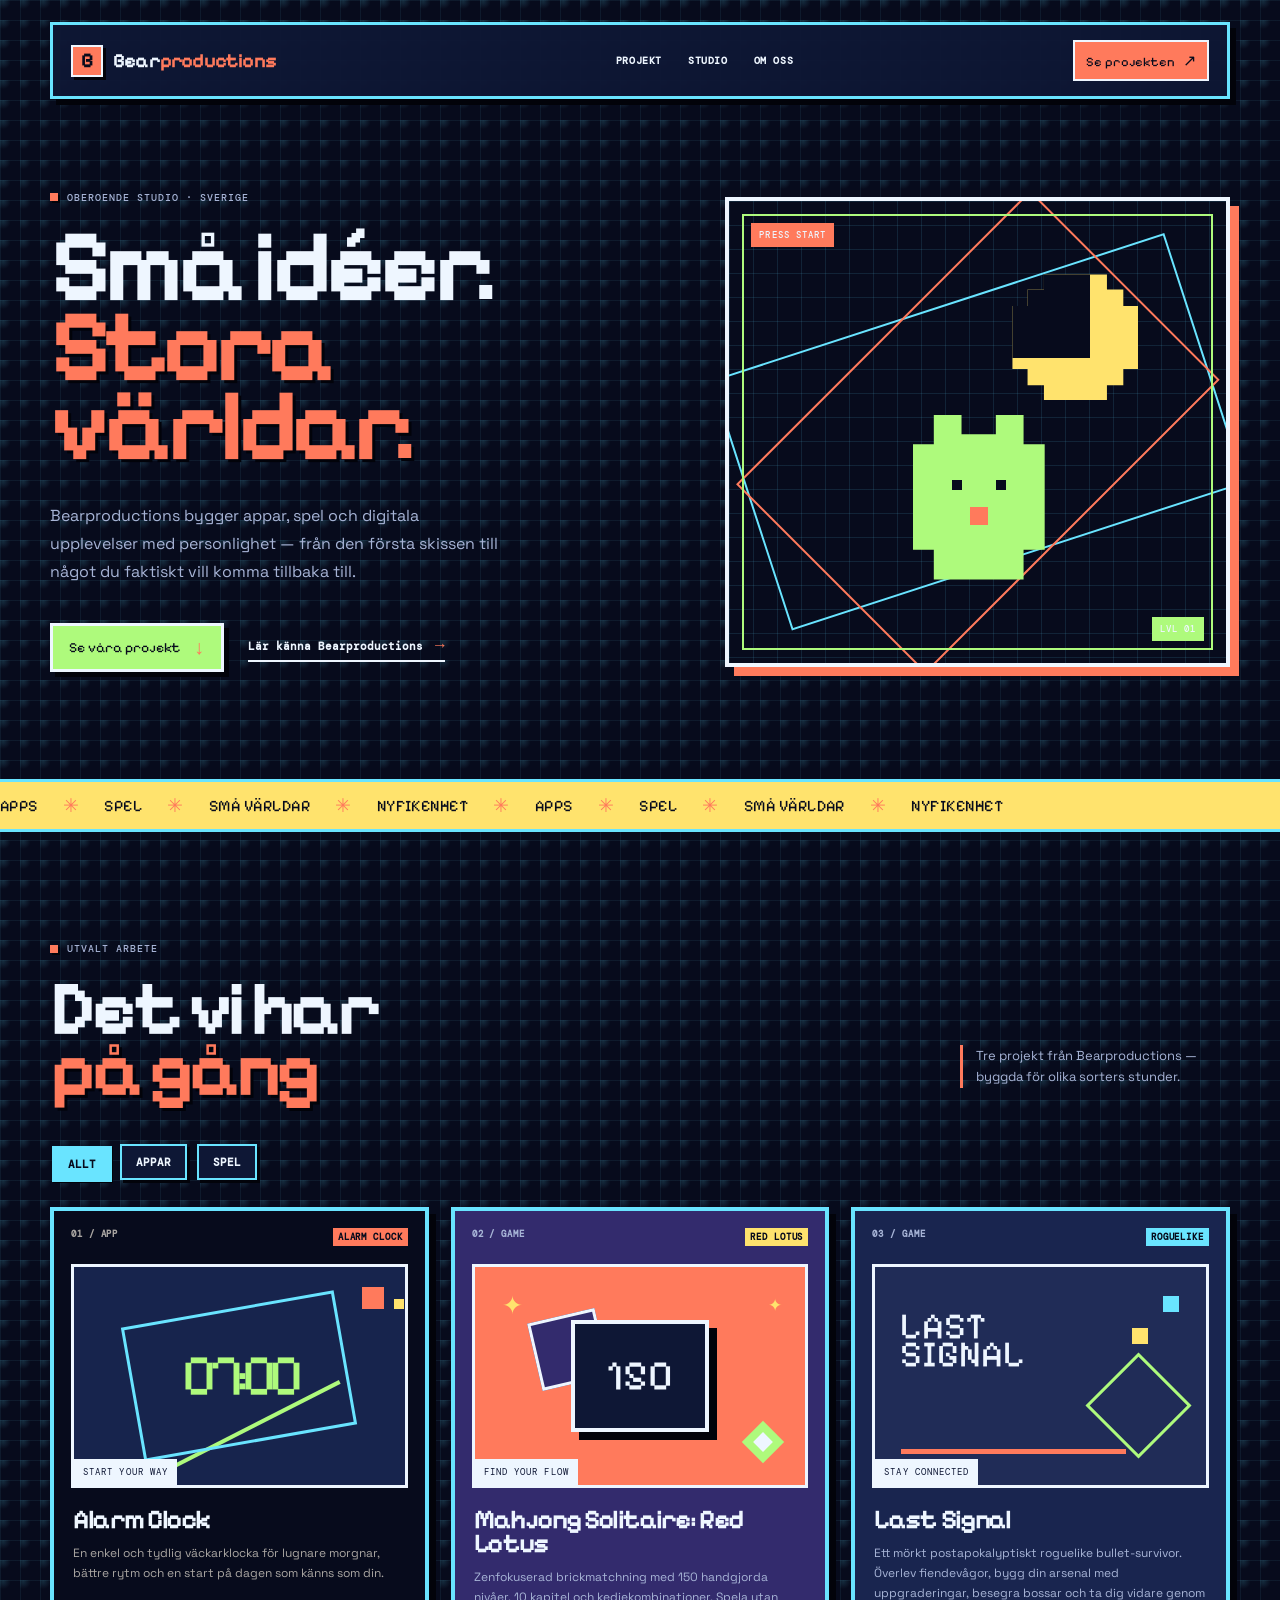
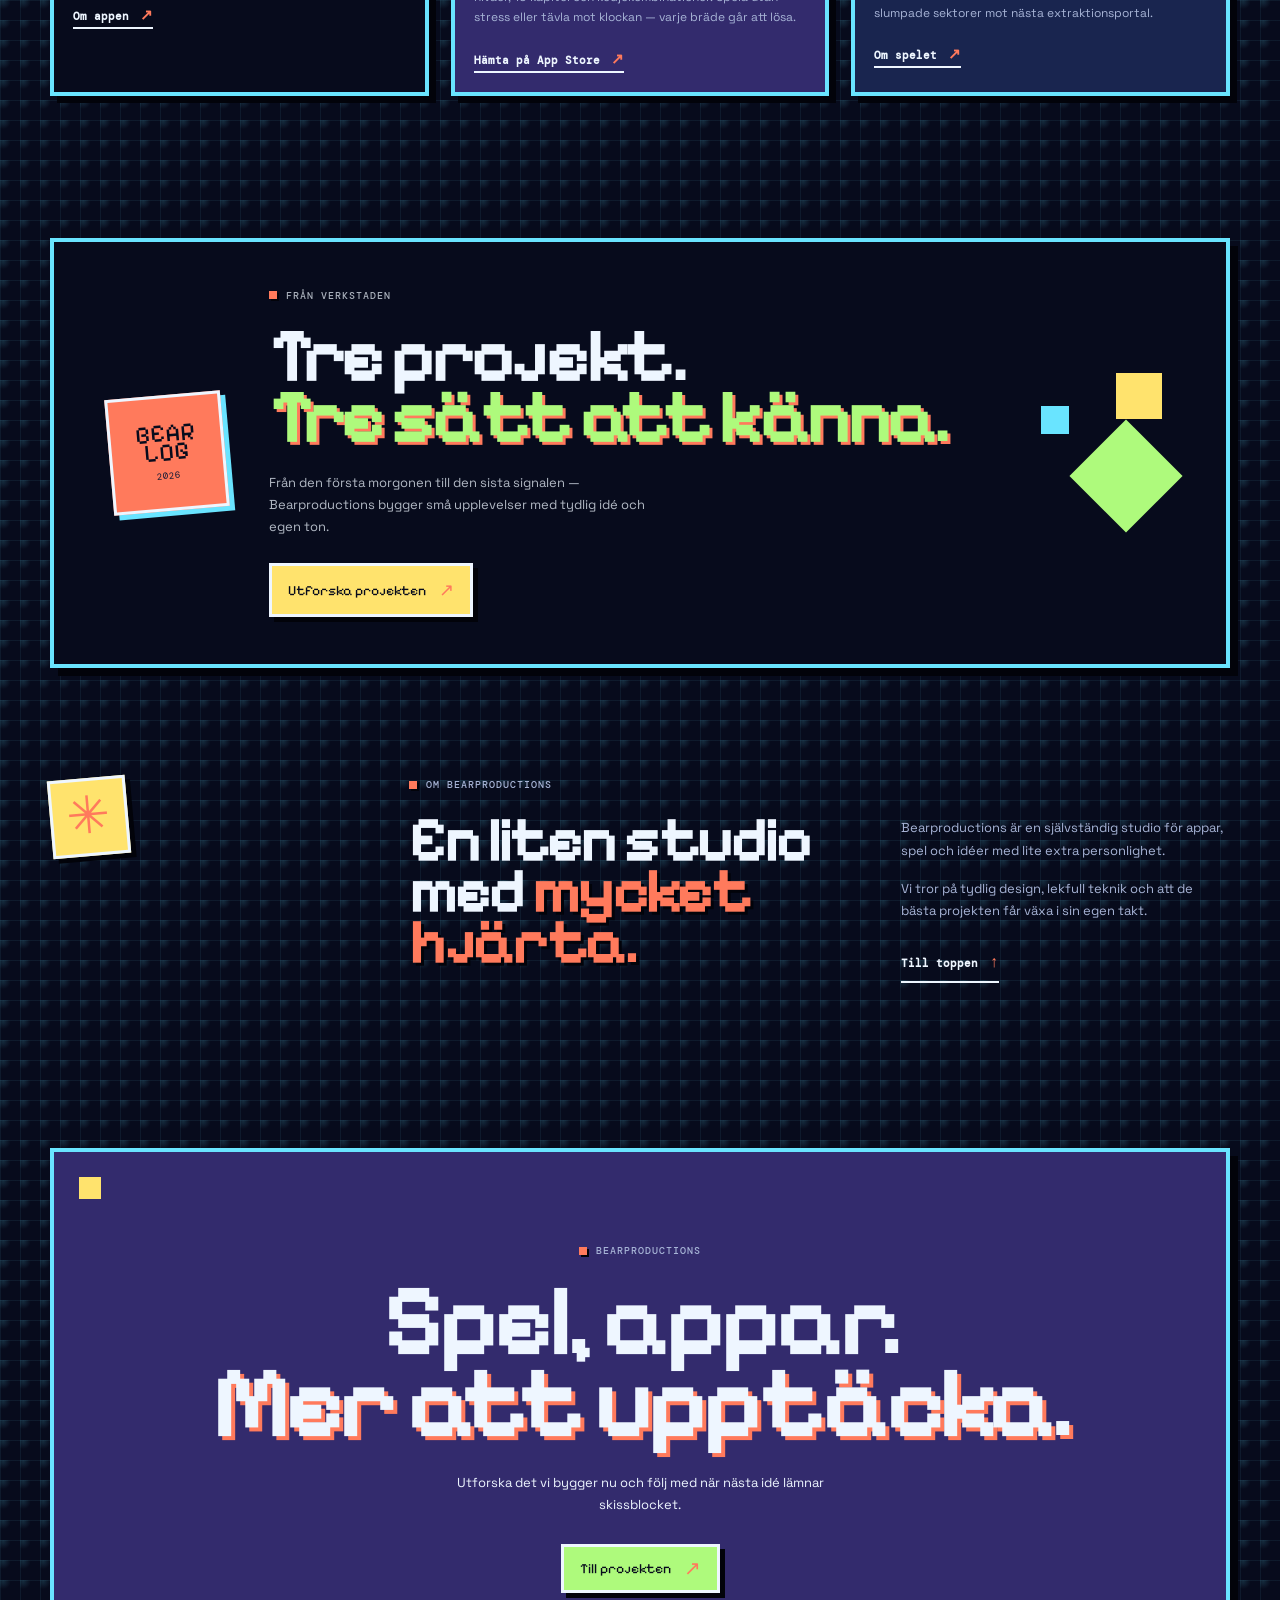
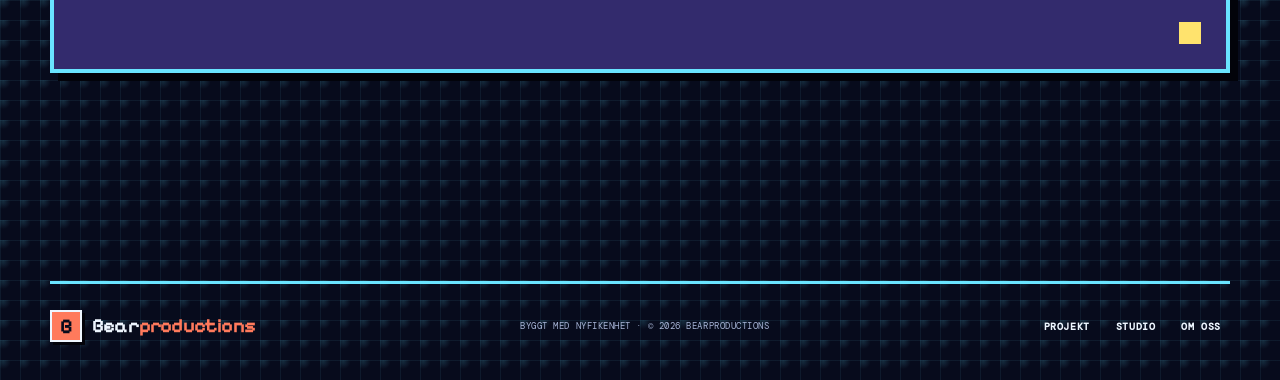
==== site/index.html @ 43dad8d6 "Bust stylesheet cache for dark theme" ====
<!doctype html>
<html lang="sv">
  <head>
    <meta charset="UTF-8" />
    <meta name="viewport" content="width=device-width, initial-scale=1.0" />
    <meta name="theme-color" content="#070b1c" />
    <meta
      name="description"
      content="Bearproductions — appar, spel och små digitala världar byggda med nyfikenhet."
    />
    <title>Bearproductions — Apps, games &amp; curious things</title>
    <link rel="stylesheet" href="styles.css?v=dark-pixel-20260810" />
  </head>
  <body>
    <div class="page-shell">
      <header class="site-header" id="top">
        <a class="brand" href="#top" aria-label="Bearproductions startsida">
          <span class="brand-mark" aria-hidden="true">B</span>
          <span>Bear<span class="brand-accent">productions</span></span>
        </a>
        <nav class="site-nav" aria-label="Huvudnavigation">
          <a href="#work">Projekt</a>
          <a href="#journal">Studio</a>
          <a href="#about">Om oss</a>
        </nav>
        <a class="header-cta" href="#work">Se projekten <span aria-hidden="true">↗</span></a>
      </header>

      <main>
        <section class="hero section-pad">
          <div class="hero-copy">
            <p class="eyebrow"><span class="eyebrow-dot"></span> Oberoende studio · Sverige</p>
            <h1>Små idéer.<br /><em>Stora världar.</em></h1>
            <p class="hero-intro">
              Bearproductions bygger appar, spel och digitala upplevelser med personlighet —
              från den första skissen till något du faktiskt vill komma tillbaka till.
            </p>
            <div class="hero-actions">
              <a class="button button-primary" href="#work">Se våra projekt <span aria-hidden="true">↓</span></a>
              <a class="text-link" href="#about">Lär känna Bearproductions <span aria-hidden="true">→</span></a>
            </div>
          </div>
          <div class="hero-art" aria-label="Abstrakt illustration av en björn och en måne" role="img">
            <div class="orbit orbit-one"></div>
            <div class="orbit orbit-two"></div>
            <div class="hero-moon"></div>
            <div class="hero-bear">
              <span class="bear-ear bear-ear-left"></span>
              <span class="bear-ear bear-ear-right"></span>
              <span class="bear-eye bear-eye-left"></span>
              <span class="bear-eye bear-eye-right"></span>
              <span class="bear-nose"></span>
            </div>
            <span class="art-label art-label-top">press start</span>
            <span class="art-label art-label-bottom">lvl 01</span>
          </div>
        </section>

        <section class="ticker" aria-label="Vad vi bygger">
          <div class="ticker-track">
            <span>APPS</span><i>✳</i><span>SPEL</span><i>✳</i><span>SMÅ VÄRLDAR</span><i>✳</i><span>NYFIKENHET</span><i>✳</i><span>APPS</span><i>✳</i><span>SPEL</span><i>✳</i><span>SMÅ VÄRLDAR</span><i>✳</i><span>NYFIKENHET</span>
          </div>
        </section>

        <section class="work section-pad" id="work">
          <div class="section-heading">
            <div>
              <p class="eyebrow"><span class="eyebrow-dot"></span> Utvalt arbete</p>
              <h2>Det vi har<br /><em>på gång</em></h2>
            </div>
              <p class="section-note">Tre projekt från Bearproductions — byggda för olika sorters stunder.</p>
          </div>

          <div class="filter-row" role="group" aria-label="Filtrera projekt">
            <button class="filter-button is-active" type="button" data-filter="all" aria-pressed="true">Allt</button>
            <button class="filter-button" type="button" data-filter="app" aria-pressed="false">Appar</button>
            <button class="filter-button" type="button" data-filter="game" aria-pressed="false">Spel</button>
          </div>

          <div class="project-grid">
            <article class="project-card project-card-dark" data-category="app">
              <div class="project-topline"><span>01 / APP</span><span class="project-status">Alarm Clock</span></div>
              <div class="project-visual visual-app"><span class="visual-orb"></span><span class="visual-line"></span><span class="visual-caption">start your way</span></div>
              <div class="project-copy"><h3>Alarm Clock</h3><p>En enkel och tydlig väckarklocka för lugnare morgnar, bättre rytm och en start på dagen som känns som din.</p><a class="card-link" href="#journal">Om appen <span aria-hidden="true">↗</span></a></div>
            </article>

            <article class="project-card project-card-lilac" data-category="game">
              <div class="project-topline"><span>02 / GAME</span><span class="project-status">Red Lotus</span></div>
              <div class="project-visual visual-game"><span class="game-star star-one">✦</span><span class="game-star star-two">✦</span><span class="game-planet"></span><span class="visual-caption">find your flow</span></div>
              <div class="project-copy"><h3>Mahjong Solitaire: Red Lotus</h3><p>Zenfokuserad brickmatchning med 150 handgjorda nivåer, 10 kapitel och kedjekombinationer. Spela utan stress eller tävla mot klockan — varje bräde går att lösa.</p><a class="card-link" href="https://apps.apple.com/us/app/mahjong-solitaire-red-lotus/id6788315122" target="_blank" rel="noreferrer">Hämta på App Store <span aria-hidden="true">↗</span></a></div>
            </article>

            <article class="project-card project-card-cream" data-category="game">
              <div class="project-topline"><span>03 / GAME</span><span class="project-status">Roguelike</span></div>
              <div class="project-visual visual-lab"><span class="lab-shape lab-shape-one"></span><span class="lab-shape lab-shape-two"></span><span class="lab-shape lab-shape-three"></span><span class="visual-caption">stay connected</span></div>
              <div class="project-copy"><h3>Last Signal</h3><p>Ett mörkt postapokalyptiskt roguelike bullet-survivor. Överlev fiendevågor, bygg din arsenal med uppgraderingar, besegra bossar och ta dig vidare genom slumpade sektorer mot nästa extraktionsportal.</p><a class="card-link" href="#journal">Om spelet <span aria-hidden="true">↗</span></a></div>
            </article>
          </div>
          <p class="empty-state" aria-live="polite" hidden>Inga projekt i den här kategorin ännu.</p>
        </section>

        <section class="journal section-pad" id="journal">
          <div class="journal-card">
            <div class="journal-stamp">BEAR<br />LOG<br /><span>2026</span></div>
            <div class="journal-content">
              <p class="eyebrow eyebrow-light"><span class="eyebrow-dot"></span> Från verkstaden</p>
              <h2>Tre projekt.<br /><em>Tre sätt att känna.</em></h2>
              <p>Från den första morgonen till den sista signalen — Bearproductions bygger små upplevelser med tydlig idé och egen ton.</p>
              <a class="button button-light" href="#work">Utforska projekten <span aria-hidden="true">↗</span></a>
            </div>
            <div class="journal-decoration" aria-hidden="true"><span></span><span></span><span></span></div>
          </div>
        </section>

        <section class="about section-pad" id="about">
          <div class="about-mark" aria-hidden="true">✳</div>
          <div class="about-copy">
            <p class="eyebrow"><span class="eyebrow-dot"></span> Om Bearproductions</p>
            <h2>En liten studio<br />med <em>mycket hjärta.</em></h2>
          </div>
          <div class="about-text">
            <p>Bearproductions är en självständig studio för appar, spel och idéer med lite extra personlighet.</p>
            <p>Vi tror på tydlig design, lekfull teknik och att de bästa projekten får växa i sin egen takt.</p>
            <a class="text-link" href="#top">Till toppen <span aria-hidden="true">↑</span></a>
          </div>
        </section>

        <section class="closing-cta section-pad">
          <div class="closing-inner">
            <p class="eyebrow"><span class="eyebrow-dot"></span> Bearproductions</p>
            <h2>Spel, appar.<br /><em>Mer att upptäcka.</em></h2>
            <p>Utforska det vi bygger nu och följ med när nästa idé lämnar skissblocket.</p>
            <a class="button button-primary" href="#work">Till projekten <span aria-hidden="true">↗</span></a>
          </div>
        </section>
      </main>

      <footer class="site-footer">
        <a class="brand" href="#top" aria-label="Bearproductions startsida"><span class="brand-mark" aria-hidden="true">B</span><span>Bear<span class="brand-accent">productions</span></span></a>
        <p>Byggt med nyfikenhet · © 2026 Bearproductions</p>
        <div class="footer-links"><a href="#work">Projekt</a><a href="#journal">Studio</a><a href="#about">Om oss</a></div>
      </footer>
    </div>
    <script src="script.js"></script>
  </body>
</html>
---- site/styles.css ----
@import url('https://fonts.googleapis.com/css2?family=DM+Mono:wght@400;500&family=Pixelify+Sans:wght@400;500;600;700&family=Space+Grotesk:wght@400;500;600;700&display=swap');

:root {
  --ink: #eef6ff;
  --night: #070b1c;
  --paper: #0e1735;
  --cream: #19254f;
  --orange: #ff7a5c;
  --yellow: #ffe36d;
  --lime: #aefa7c;
  --cyan: #69e4ff;
  --lilac: #332b6d;
  --pink: #ff98c7;
  --muted: #a7b4d6;
  --line: rgba(238, 246, 255, .25);
  --shadow: #02030a;
  --mono: 'DM Mono', ui-monospace, SFMono-Regular, Menlo, monospace;
  --sans: 'Space Grotesk', system-ui, sans-serif;
  --pixel: 'Pixelify Sans', ui-monospace, monospace;
}

* { box-sizing: border-box; }
html { scroll-behavior: smooth; }
body {
  margin: 0;
  background-color: var(--night);
  background-image: radial-gradient(circle at 16% 8%, rgba(105, 228, 255, .14), transparent 30%), linear-gradient(rgba(105, 228, 255, .07) 1px, transparent 1px), linear-gradient(90deg, rgba(105, 228, 255, .07) 1px, transparent 1px);
  background-size: 20px 20px;
  color: var(--ink);
  font-family: var(--sans);
}
a { color: inherit; text-decoration: none; }
button { font: inherit; }
.page-shell { overflow: hidden; }
.site-header, .site-footer { width: min(1180px, calc(100% - 48px)); margin: 0 auto; }

.site-header {
  align-items: center;
  background: rgba(14, 23, 53, .94);
  border: 3px solid var(--cyan);
  box-shadow: 6px 6px 0 var(--shadow);
  display: flex;
  justify-content: space-between;
  margin-top: 22px;
  padding: 15px 18px;
  position: relative;
  z-index: 2;
}

.brand { align-items: center; display: inline-flex; font-family: var(--pixel); font-size: 20px; font-weight: 700; gap: 10px; letter-spacing: -.04em; }
.brand-mark {
  align-items: center;
  background: var(--orange);
  border: 2px solid var(--ink);
  box-shadow: 3px 3px 0 var(--shadow);
  color: var(--night);
  display: inline-flex;
  font-family: var(--pixel);
  font-size: 21px;
  height: 32px;
  justify-content: center;
  line-height: 1;
  width: 32px;
}
.brand-accent { color: var(--orange); }
.site-nav { display: flex; gap: 8px; margin-left: 60px; }
.site-nav a, .footer-links a { color: var(--ink); font-family: var(--mono); font-size: 10px; font-weight: 700; letter-spacing: .06em; padding: 7px 9px; text-transform: uppercase; transition: background .15s ease, color .15s ease, transform .15s ease; }
.site-nav a:hover, .footer-links a:hover { background: var(--lime); box-shadow: 2px 2px 0 var(--shadow); color: var(--night); transform: translate(-1px, -1px); }
.header-cta { background: var(--orange); border: 2px solid var(--ink); color: var(--night); font-family: var(--pixel); font-size: 13px; padding: 9px 11px; transition: background .15s ease, color .15s ease, transform .15s ease; }
.header-cta:hover { background: var(--cyan); color: var(--night); transform: translate(-2px, -2px); }
.header-cta span { color: var(--night); font-size: 16px; margin-left: 5px; }

.section-pad { margin: 0 auto; max-width: 1180px; padding: 110px 0; width: min(100% - 48px, 1180px); }
.hero { align-items: center; display: grid; gap: 60px; grid-template-columns: minmax(0, 1fr) minmax(370px, .82fr); min-height: 680px; padding-bottom: 80px; padding-top: 65px; }
.eyebrow { align-items: center; color: var(--muted); display: flex; font-family: var(--mono); font-size: 10px; font-weight: 500; gap: 9px; letter-spacing: .1em; margin: 0 0 23px; text-transform: uppercase; }
.eyebrow-dot { background: var(--orange); box-shadow: 2px 2px 0 var(--shadow); display: inline-block; height: 8px; width: 8px; }
h1, h2, h3, p { margin-top: 0; }
h1, h2, h3 { font-family: var(--pixel); }
h1 { font-size: clamp(62px, 8vw, 106px); letter-spacing: -.075em; line-height: .78; margin-bottom: 36px; max-width: 730px; }
h1 em, h2 em { color: var(--orange); font-family: inherit; font-style: normal; text-shadow: 3px 3px 0 var(--shadow); }
.hero-intro { color: var(--muted); font-size: 16px; line-height: 1.75; max-width: 455px; }
.hero-actions { align-items: center; display: flex; flex-wrap: wrap; gap: 24px; margin-top: 37px; }
.button { align-items: center; border: 3px solid var(--ink); box-shadow: 5px 5px 0 var(--shadow); display: inline-flex; font-family: var(--pixel); font-size: 14px; gap: 13px; justify-content: center; padding: 13px 16px; transition: box-shadow .15s ease, transform .15s ease; }
.button:hover { box-shadow: 2px 2px 0 var(--shadow); transform: translate(3px, 3px); }
.button-primary { background: var(--lime); color: var(--night); }
.button-primary span { color: var(--orange); font-size: 20px; line-height: 0; }
.text-link { border-bottom: 2px solid var(--ink); color: var(--ink); font-family: var(--mono); font-size: 11px; font-weight: 700; padding-bottom: 5px; transition: color .15s ease, border .15s ease; }
.text-link:hover { border-color: var(--orange); color: var(--orange); }
.text-link span { color: var(--orange); font-size: 16px; margin-left: 5px; }

.hero-art { background: var(--night); border: 4px solid var(--ink); box-shadow: 9px 9px 0 var(--orange); height: 470px; overflow: hidden; position: relative; }
.hero-art::before { background-image: linear-gradient(rgba(97, 220, 255, .16) 1px, transparent 1px), linear-gradient(90deg, rgba(97, 220, 255, .16) 1px, transparent 1px); background-size: 24px 24px; content: ''; inset: 0; opacity: .75; position: absolute; }
.hero-art::after { border: 2px solid var(--lime); content: ''; inset: 13px; pointer-events: none; position: absolute; }
.orbit { border: 2px solid var(--cyan); left: 50%; position: absolute; top: 50%; transform: translate(-50%, -50%) rotate(-18deg); }
.orbit-one { height: 57%; width: 96%; }
.orbit-two { border-color: var(--orange); height: 90%; transform: translate(-50%, -50%) rotate(45deg); width: 54%; }
.hero-moon { background: var(--yellow); clip-path: polygon(25% 0, 75% 0, 75% 12%, 88% 12%, 88% 25%, 100% 25%, 100% 75%, 88% 75%, 88% 88%, 75% 88%, 75% 100%, 25% 100%, 25% 88%, 12% 88%, 12% 75%, 0 75%, 0 25%, 12% 25%, 12% 12%, 25% 12%); height: 126px; left: 57%; position: absolute; top: 16%; width: 126px; }
.hero-moon::after { background: var(--night); content: ''; height: 96px; left: -18px; position: absolute; top: -12px; width: 96px; }
.hero-bear { --bear-scale: 1; background: var(--lime); bottom: 83px; clip-path: polygon(0 18%, 16% 18%, 16% 0, 37% 0, 37% 12%, 63% 12%, 63% 0, 84% 0, 84% 18%, 100% 18%, 100% 82%, 84% 82%, 84% 100%, 16% 100%, 16% 82%, 0 82%); height: 165px; left: calc(50% - 65px); position: absolute; transform: scale(var(--bear-scale)); width: 132px; z-index: 2; }
.bear-ear { background: var(--cyan); display: none; }
.bear-eye { background: var(--night); height: 10px; position: absolute; top: 65px; width: 10px; }
.bear-eye-left { left: 39px; }.bear-eye-right { right: 39px; }
.bear-nose { background: var(--orange); height: 18px; left: calc(50% - 9px); position: absolute; top: 92px; width: 18px; }
.art-label { color: var(--paper); font-family: var(--mono); font-size: 9px; font-weight: 500; letter-spacing: .12em; position: absolute; text-transform: uppercase; z-index: 3; }
.art-label-top { background: var(--orange); color: var(--ink); left: 22px; padding: 6px 8px; top: 22px; }.art-label-bottom { background: var(--lime); bottom: 22px; color: var(--ink); padding: 6px 8px; right: 22px; }

.ticker { background: var(--yellow); border-bottom: 3px solid var(--cyan); border-top: 3px solid var(--cyan); color: var(--night); overflow: hidden; }
.ticker-track { align-items: center; display: flex; font-family: var(--pixel); font-size: 16px; gap: 25px; letter-spacing: .03em; min-width: max-content; padding: 14px 0; white-space: nowrap; }
.ticker-track i { color: var(--orange); font-family: var(--pixel); font-size: 19px; font-style: normal; line-height: 0; }

.section-heading { align-items: flex-end; display: flex; justify-content: space-between; margin-bottom: 43px; }
h2 { font-size: clamp(48px, 6vw, 80px); letter-spacing: -.07em; line-height: .8; margin-bottom: 0; }
.section-note { border-left: 3px solid var(--orange); color: var(--muted); font-size: 13px; line-height: 1.65; max-width: 270px; padding-left: 13px; }
.filter-row { display: flex; gap: 10px; margin-bottom: 27px; }
.filter-button { background: var(--paper); border: 2px solid var(--cyan); box-shadow: 3px 3px 0 var(--shadow); color: var(--ink); cursor: pointer; font-family: var(--mono); font-size: 11px; font-weight: 700; padding: 9px 14px; text-transform: uppercase; transition: background .15s ease, box-shadow .15s ease, transform .15s ease; }
.filter-button:hover, .filter-button.is-active { background: var(--cyan); box-shadow: 1px 1px 0 var(--shadow); color: var(--night); transform: translate(2px, 2px); }
.project-grid { display: grid; gap: 22px; grid-template-columns: repeat(3, 1fr); }
.project-card { border: 4px solid var(--cyan); box-shadow: 7px 7px 0 var(--shadow); min-width: 0; overflow: hidden; transition: box-shadow .18s ease, transform .18s ease; }
.project-card:hover { box-shadow: 11px 11px 0 var(--shadow); transform: translate(-4px, -4px); }
.project-card-dark { background: var(--night); color: var(--ink); }.project-card-lilac { background: var(--lilac); }.project-card-cream { background: var(--cream); }
.project-topline { color: var(--muted); display: flex; font-family: var(--mono); font-size: 9px; font-weight: 700; justify-content: space-between; letter-spacing: .1em; padding: 17px 17px 0; text-transform: uppercase; }.project-card-dark .project-topline { color: rgba(255, 247, 232, .66); }
.project-status { background: var(--orange); color: var(--night); padding: 3px 5px; }.project-card-lilac .project-status { background: var(--yellow); }.project-card-cream .project-status { background: var(--cyan); color: var(--night); opacity: 1; }
.project-visual { align-items: center; border: 3px solid var(--ink); display: flex; height: 224px; justify-content: center; margin: 18px 17px 0; overflow: hidden; position: relative; }
.visual-caption { background: var(--ink); bottom: 0; color: var(--paper); font-family: var(--mono); font-size: 9px; left: 0; letter-spacing: .12em; padding: 7px 9px; position: absolute; text-transform: uppercase; z-index: 3; }
.visual-app { background: #17244d; }.visual-app::before { color: var(--lime); content: '07:00'; font-family: var(--pixel); font-size: 58px; letter-spacing: -.12em; position: relative; z-index: 2; }.visual-app::after { border: 3px solid var(--cyan); content: ''; height: 130px; position: absolute; transform: rotate(-10deg); width: 210px; }
.visual-orb { background: var(--orange); height: 22px; position: absolute; right: 21px; top: 20px; width: 22px; }.visual-orb::after { background: var(--yellow); content: ''; height: 10px; left: 32px; position: absolute; top: 12px; width: 10px; }.visual-line { background: var(--lime); bottom: 50px; height: 4px; left: 16%; position: absolute; transform: rotate(-27deg); width: 68%; }
.visual-game { background: var(--orange); }.visual-game::before { align-items: center; background: var(--paper); border: 4px solid var(--ink); box-shadow: 8px 8px 0 var(--shadow); color: var(--ink); content: '150'; display: flex; font-family: var(--pixel); font-size: 42px; height: 104px; justify-content: center; position: relative; width: 130px; z-index: 2; }.visual-game::after { background: var(--lilac); border: 3px solid var(--ink); content: ''; height: 63px; left: 18%; position: absolute; top: 22%; transform: rotate(-13deg); width: 63px; }.game-planet { background: var(--lime); bottom: 28px; height: 30px; position: absolute; right: 27px; transform: rotate(45deg); width: 30px; }.game-planet::before { background: var(--ink); content: ''; inset: 8px; position: absolute; }.game-star { color: var(--yellow); font-family: var(--pixel); position: absolute; z-index: 2; }.star-one { font-size: 25px; left: 27px; top: 24px; }.star-two { font-size: 17px; right: 23px; top: 28px; }
.visual-lab { background: #202c57; }.visual-lab::before { color: var(--ink); content: 'LAST\A SIGNAL'; font-family: var(--pixel); font-size: 37px; left: 25px; line-height: .75; position: absolute; top: 46px; white-space: pre; z-index: 2; }.visual-lab::after { background: var(--orange); bottom: 31px; content: ''; height: 5px; left: 26px; position: absolute; width: 68%; }.lab-shape { position: absolute; }.lab-shape-one { background: var(--cyan); height: 16px; right: 27px; top: 29px; width: 16px; }.lab-shape-two { border: 3px solid var(--lime); bottom: 42px; height: 75px; right: 30px; transform: rotate(45deg); width: 75px; }.lab-shape-three { background: var(--yellow); height: 16px; right: 58px; top: 61px; width: 16px; }
.project-copy { padding: 20px 19px 23px; }.project-copy h3 { font-size: 27px; letter-spacing: -.05em; line-height: .9; margin-bottom: 12px; }.project-copy p { color: var(--muted); font-size: 12px; line-height: 1.65; margin-bottom: 20px; }.project-card-dark .project-copy p { color: rgba(255, 247, 232, .66); }.card-link { border-bottom: 2px solid currentColor; font-family: var(--mono); font-size: 11px; font-weight: 700; padding-bottom: 4px; }.card-link:hover { color: var(--orange); }.card-link span { color: var(--orange); font-size: 15px; margin-left: 4px; }.empty-state { color: var(--muted); font-size: 13px; margin: 28px 0 0; }

.journal { padding-bottom: 0; padding-top: 32px; }.journal-card { align-items: center; background: var(--night); border: 4px solid var(--cyan); box-shadow: 8px 8px 0 var(--shadow); color: var(--ink); display: grid; gap: 30px; grid-template-columns: 130px 1fr 160px; min-height: 370px; overflow: hidden; padding: 47px 55px; position: relative; }.journal-content { position: relative; z-index: 1; }.eyebrow-light { color: rgba(238, 246, 255, .7); }.journal-content h2 { margin-bottom: 24px; }.journal-content h2 em { color: var(--lime); text-shadow: 3px 3px 0 var(--orange); }.journal-content > p:not(.eyebrow) { color: rgba(238, 246, 255, .74); font-size: 13px; line-height: 1.7; max-width: 390px; }.button-light { background: var(--yellow); color: var(--night); margin-top: 12px; }.button-light span { color: var(--orange); font-size: 18px; }.journal-stamp { background: var(--orange); border: 3px solid var(--ink); box-shadow: 5px 5px 0 var(--cyan); color: var(--night); font-family: var(--pixel); font-size: 25px; height: 116px; line-height: .75; padding: 26px 0; position: relative; text-align: center; transform: rotate(-5deg); width: 116px; }.journal-stamp span { color: var(--paper); font-family: var(--mono); font-size: 9px; letter-spacing: .1em; }.journal-decoration { height: 250px; position: relative; width: 170px; }.journal-decoration span { background: var(--cyan); height: 28px; left: 30px; position: absolute; top: 78px; width: 28px; }.journal-decoration span:nth-child(2) { background: var(--lime); height: 80px; left: 75px; top: 108px; transform: rotate(45deg); width: 80px; }.journal-decoration span:nth-child(3) { background: var(--yellow); height: 46px; left: 105px; top: 45px; width: 46px; }

.about { align-items: flex-start; display: grid; gap: 30px; grid-template-columns: 1fr 1.4fr 1fr; }.about-mark { background: var(--yellow); border: 3px solid var(--ink); box-shadow: 5px 5px 0 var(--shadow); color: var(--orange); font-family: var(--pixel); font-size: 52px; height: 78px; line-height: 72px; text-align: center; transform: rotate(-5deg); width: 78px; }.about-copy h2 { font-size: clamp(45px, 5vw, 68px); }.about-text { color: var(--muted); font-size: 13px; line-height: 1.75; padding-top: 39px; }.about-text p { margin-bottom: 15px; }.about-text .text-link { color: var(--ink); display: inline-block; margin-top: 10px; }
.closing-cta { padding-top: 55px; text-align: center; }.closing-inner { background: var(--lilac); border: 4px solid var(--cyan); box-shadow: 8px 8px 0 var(--shadow); padding: 92px 20px 76px; position: relative; }.closing-inner::before, .closing-inner::after { background: var(--yellow); content: ''; height: 22px; position: absolute; width: 22px; }.closing-inner::before { left: 25px; top: 25px; }.closing-inner::after { bottom: 25px; right: 25px; }.closing-inner .eyebrow { justify-content: center; }.closing-inner h2 { font-size: clamp(59px, 8vw, 102px); }.closing-inner h2 em { color: var(--ink); text-shadow: 4px 4px 0 var(--orange); }.closing-inner > p:not(.eyebrow) { color: var(--ink); font-size: 13px; line-height: 1.7; margin: 29px auto 28px; max-width: 370px; }
.site-footer { align-items: center; border-top: 3px solid var(--cyan); display: flex; justify-content: space-between; margin-top: 98px; padding: 26px 0 38px; }.site-footer p { color: var(--muted); font-family: var(--mono); font-size: 9px; letter-spacing: .06em; margin-bottom: 0; text-transform: uppercase; }.footer-links { display: flex; gap: 8px; }

@media (max-width: 820px) {
  .site-header, .site-footer { width: min(100% - 32px, 620px); }.site-header { flex-wrap: wrap; gap: 15px; padding: 13px; }.site-nav { margin-left: 0; order: 3; width: 100%; }.header-cta { margin-left: auto; }.section-pad { padding: 82px 0; width: min(100% - 32px, 620px); }.hero { gap: 50px; grid-template-columns: 1fr; min-height: auto; padding-top: 54px; }.hero-art { height: min(470px, 88vw); margin: 0 auto; max-width: 480px; width: 100%; }.section-heading { align-items: flex-start; flex-direction: column; gap: 28px; }.section-note { max-width: 340px; }.project-grid { grid-template-columns: 1fr; }.project-visual { height: 260px; }.journal-card { gap: 24px; grid-template-columns: 90px 1fr; padding: 35px 28px; }.journal-decoration { display: none; }.journal-stamp { height: 90px; padding: 20px 0; width: 90px; font-size: 20px; }.about { gap: 20px; grid-template-columns: 76px 1fr; }.about-text { grid-column: 2; padding-top: 8px; }.about-mark { height: 62px; line-height: 56px; width: 62px; font-size: 42px; }.site-footer { align-items: flex-start; flex-direction: column; gap: 18px; margin-top: 74px; }.footer-links { order: -1; }
}

@media (max-width: 520px) {
  .brand { font-size: 18px; }.site-nav { gap: 2px; }.site-nav a, .header-cta { font-size: 10px; }.header-cta { padding: 8px; }.hero-actions { align-items: flex-start; flex-direction: column; gap: 21px; }.hero-art { height: 350px; }.hero-bear { --bear-scale: .78; bottom: 59px; }.hero-moon { height: 100px; width: 100px; }.ticker-track { font-size: 14px; gap: 18px; }.filter-row { flex-wrap: wrap; }.project-copy h3 { font-size: 25px; }.journal-card { grid-template-columns: 1fr; }.journal-stamp { margin-left: 4px; }.about { grid-template-columns: 65px 1fr; }.about-text { grid-column: 2; }.closing-inner { padding: 76px 15px 58px; }.closing-inner::before { left: 16px; top: 16px; }.closing-inner::after { bottom: 16px; right: 16px; }
}

@media (prefers-reduced-motion: no-preference) {
  .hero-moon { animation: moon-pulse 3s steps(2, end) infinite; }
  .hero-bear { animation: bear-bob 2.4s steps(2, end) infinite; }
  .game-planet { animation: blink 1.1s steps(2, end) infinite; }
}

@keyframes moon-pulse { 50% { transform: scale(1.07); } }
@keyframes bear-bob { 0%, 100% { transform: translateY(0) scale(var(--bear-scale)); } 50% { transform: translateY(-8px) scale(var(--bear-scale)); } }
@keyframes blink { 50% { opacity: .35; } }
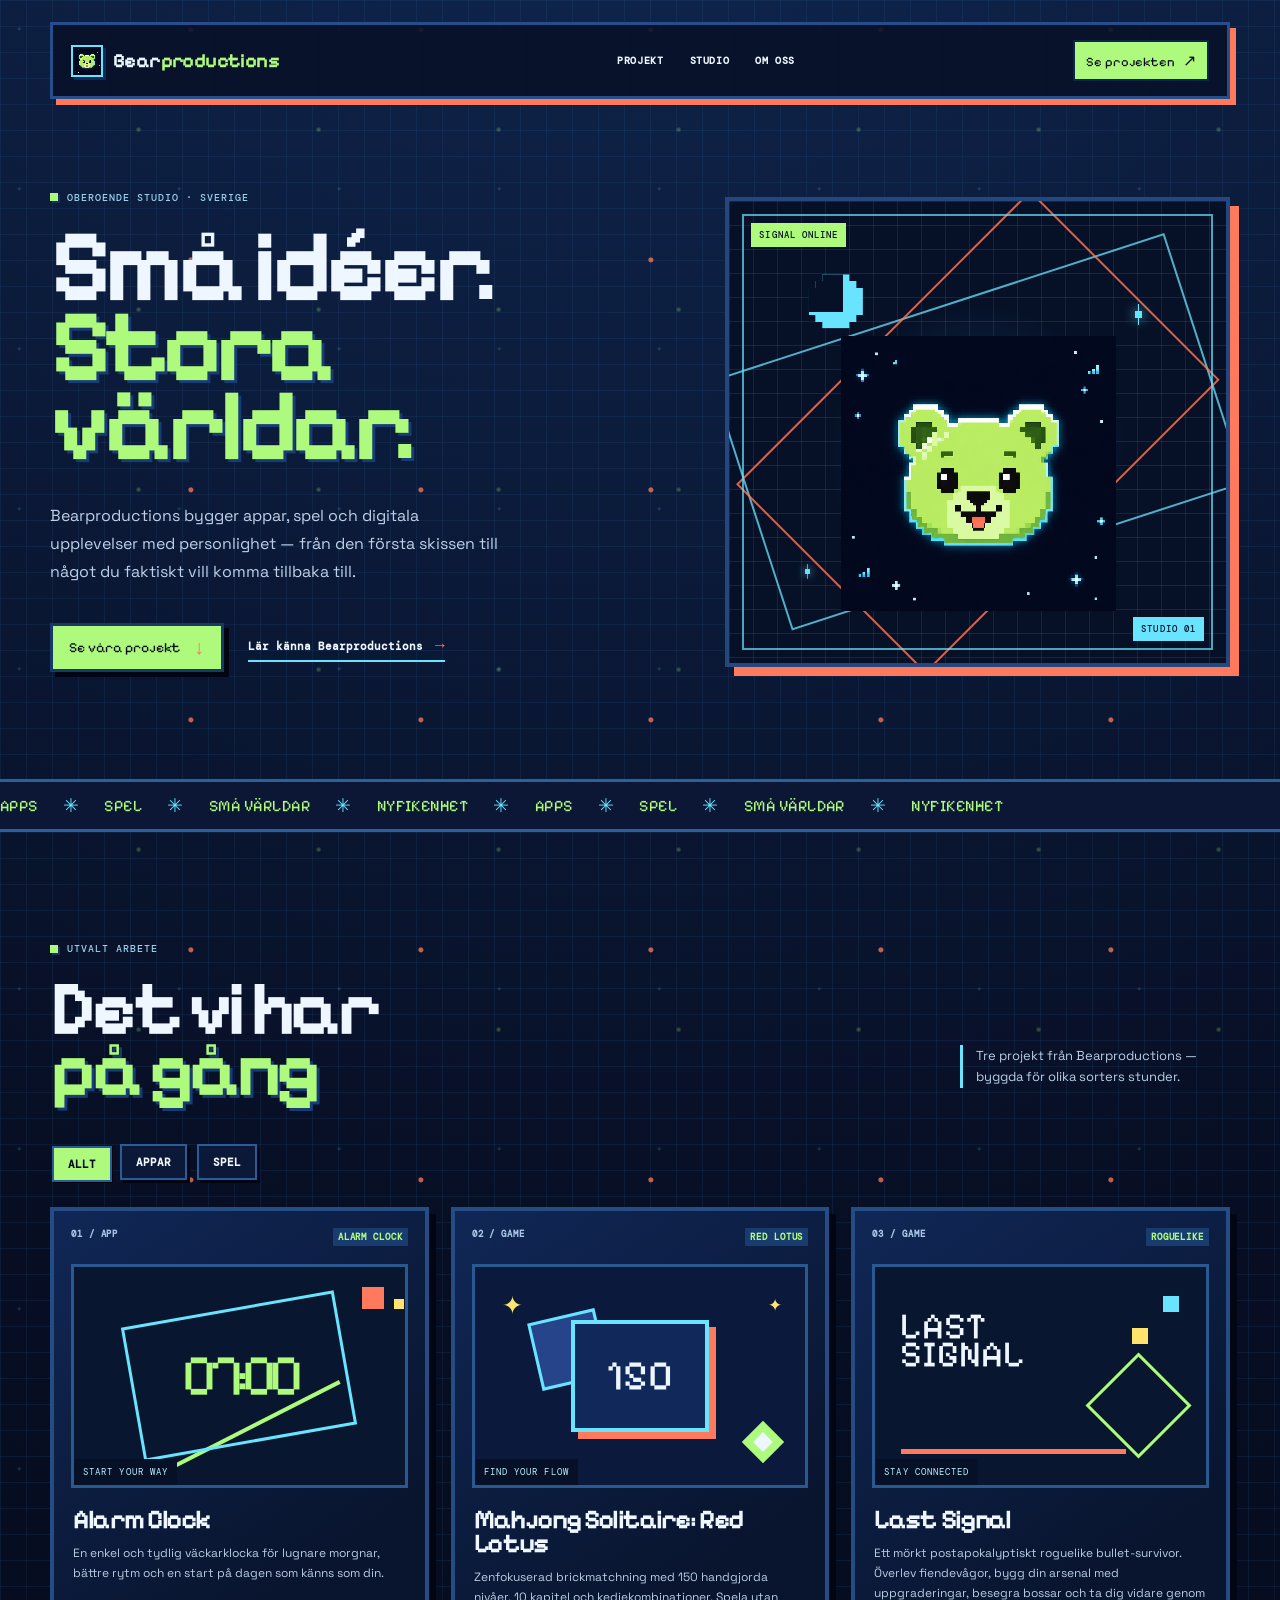
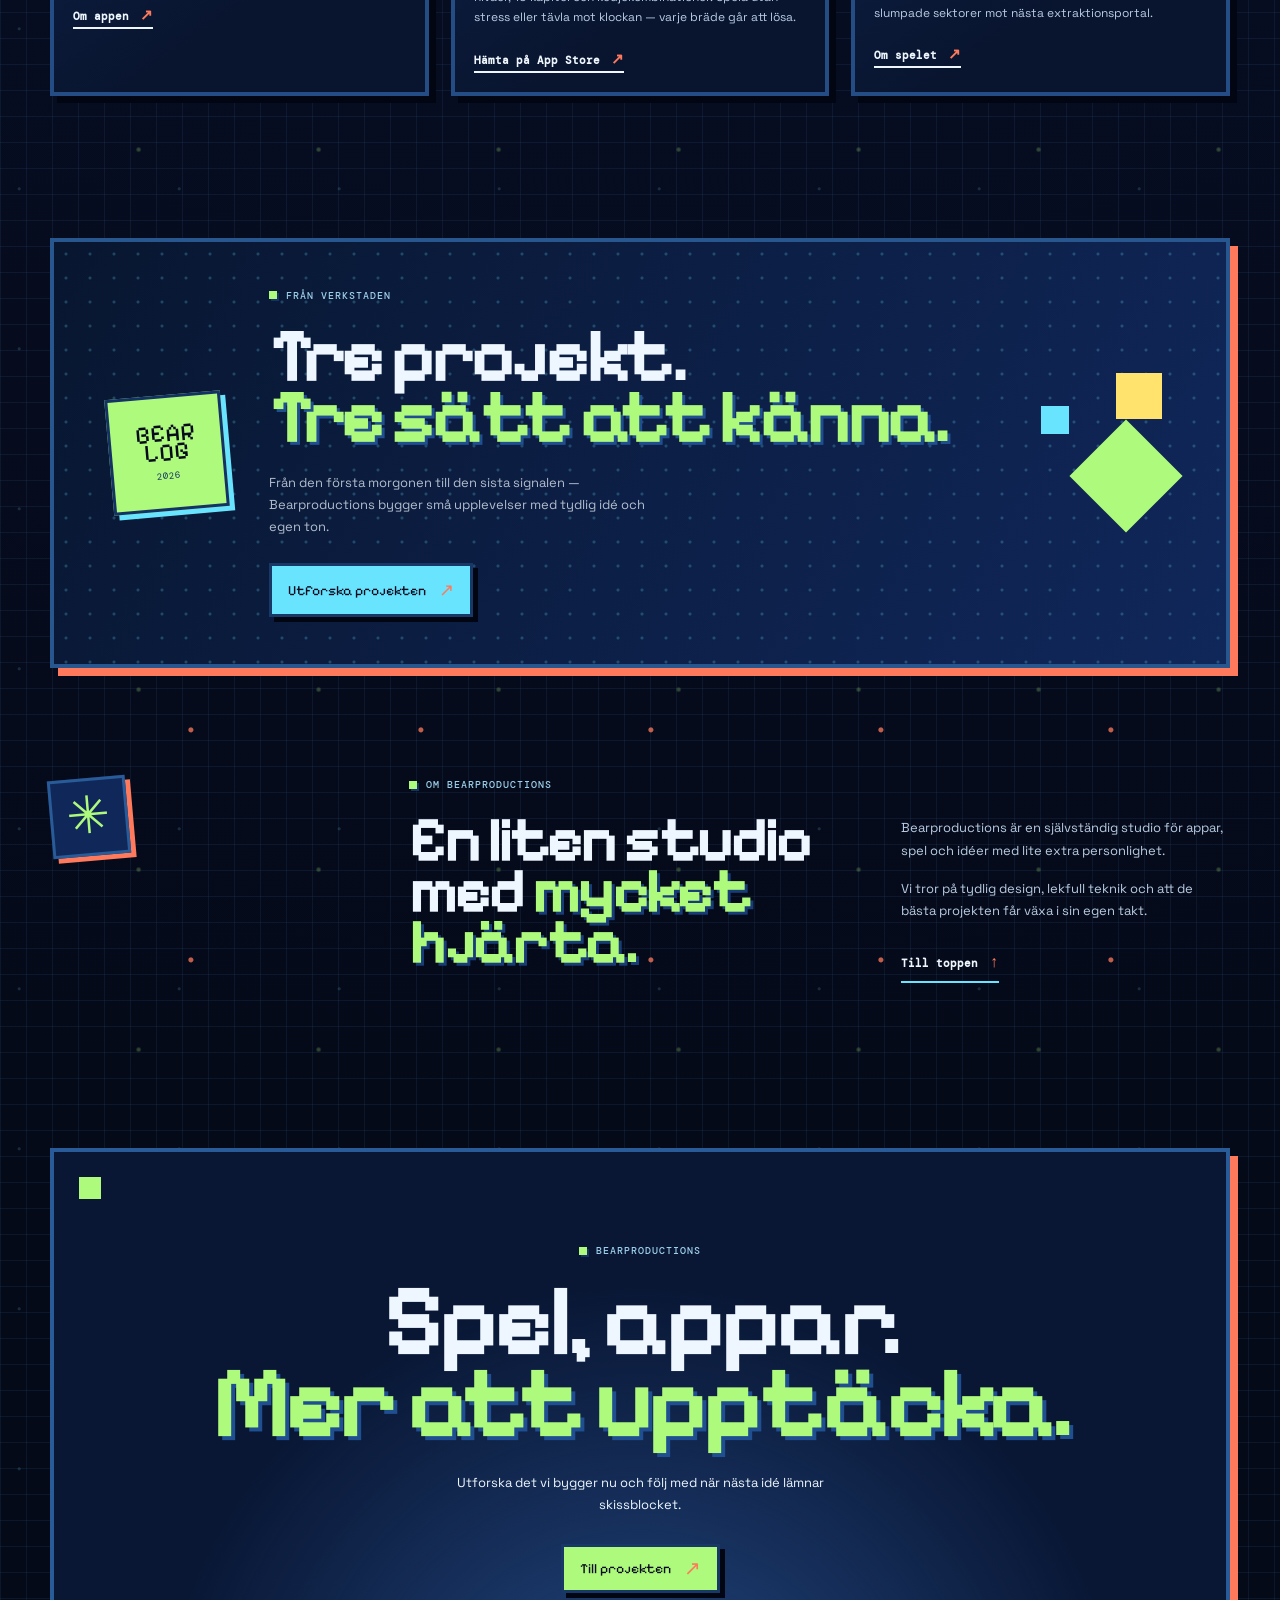
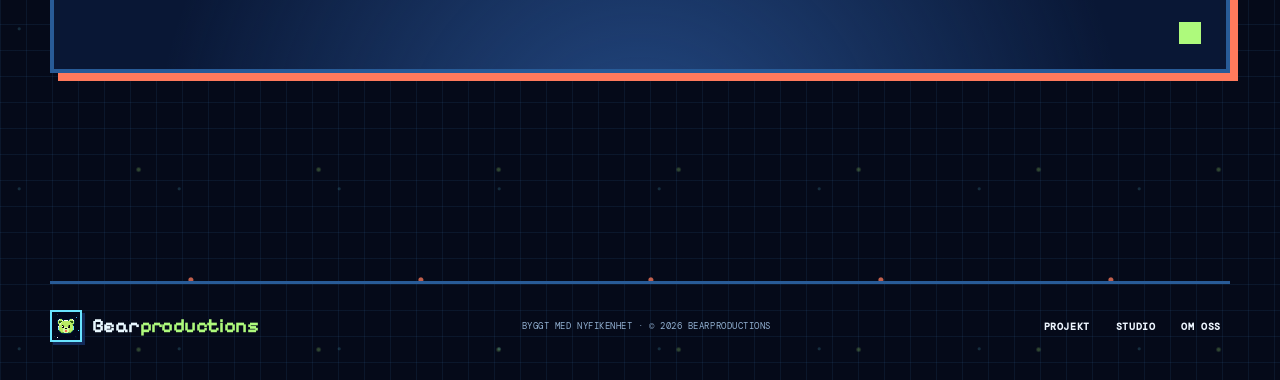
==== commit 6297b0bc: "Align site with Bearproductions signal identity" ====
--- a/site/index.html
+++ b/site/index.html
@@ -9,13 +9,13 @@
       content="Bearproductions — appar, spel och små digitala världar byggda med nyfikenhet."
     />
     <title>Bearproductions — Apps, games &amp; curious things</title>
-    <link rel="stylesheet" href="styles.css?v=dark-pixel-20260810" />
+    <link rel="stylesheet" href="styles.css?v=signal-studio-20260810" />
   </head>
   <body>
     <div class="page-shell">
       <header class="site-header" id="top">
         <a class="brand" href="#top" aria-label="Bearproductions startsida">
-          <span class="brand-mark" aria-hidden="true">B</span>
+          <span class="brand-mark" aria-hidden="true"><img src="assets/bear-avatar.png" alt="" /></span>
           <span>Bear<span class="brand-accent">productions</span></span>
         </a>
         <nav class="site-nav" aria-label="Huvudnavigation">
@@ -44,15 +44,11 @@
             <div class="orbit orbit-one"></div>
             <div class="orbit orbit-two"></div>
             <div class="hero-moon"></div>
-            <div class="hero-bear">
-              <span class="bear-ear bear-ear-left"></span>
-              <span class="bear-ear bear-ear-right"></span>
-              <span class="bear-eye bear-eye-left"></span>
-              <span class="bear-eye bear-eye-right"></span>
-              <span class="bear-nose"></span>
-            </div>
-            <span class="art-label art-label-top">press start</span>
-            <span class="art-label art-label-bottom">lvl 01</span>
+            <div class="hero-bear"><img src="assets/bear-avatar.png" alt="Pixelbjörnen, Bearproductions symbol" /></div>
+            <span class="art-star art-star-one" aria-hidden="true"></span>
+            <span class="art-star art-star-two" aria-hidden="true"></span>
+            <span class="art-label art-label-top">signal online</span>
+            <span class="art-label art-label-bottom">studio 01</span>
           </div>
         </section>
 
@@ -136,7 +132,7 @@
       </main>
 
       <footer class="site-footer">
-        <a class="brand" href="#top" aria-label="Bearproductions startsida"><span class="brand-mark" aria-hidden="true">B</span><span>Bear<span class="brand-accent">productions</span></span></a>
+        <a class="brand" href="#top" aria-label="Bearproductions startsida"><span class="brand-mark" aria-hidden="true"><img src="assets/bear-avatar.png" alt="" /></span><span>Bear<span class="brand-accent">productions</span></span></a>
         <p>Byggt med nyfikenhet · © 2026 Bearproductions</p>
         <div class="footer-links"><a href="#work">Projekt</a><a href="#journal">Studio</a><a href="#about">Om oss</a></div>
       </footer>
--- a/site/styles.css
+++ b/site/styles.css
@@ -151,3 +151,108 @@
 @keyframes moon-pulse { 50% { transform: scale(1.07); } }
 @keyframes bear-bob { 0%, 100% { transform: translateY(0) scale(var(--bear-scale)); } 50% { transform: translateY(-8px) scale(var(--bear-scale)); } }
 @keyframes blink { 50% { opacity: .35; } }
+
+/* Bearproductions signal-studio look — shared with the YouTube identity. */
+body {
+  background-color: #050a19;
+  background-image:
+    radial-gradient(circle at 12% 18%, rgba(105, 228, 255, .16) 0 1px, transparent 2px),
+    radial-gradient(circle at 83% 13%, rgba(255, 122, 92, .75) 0 2px, transparent 3px),
+    radial-gradient(circle at 77% 72%, rgba(174, 250, 124, .25) 0 1px, transparent 3px),
+    linear-gradient(rgba(58, 116, 176, .12) 1px, transparent 1px),
+    linear-gradient(90deg, rgba(58, 116, 176, .12) 1px, transparent 1px),
+    radial-gradient(circle at 50% -15%, #112c59 0%, #070e23 44%, #050a19 78%);
+  background-size: 160px 160px, 230px 230px, 180px 180px, 26px 26px, 26px 26px, auto;
+}
+
+.site-header {
+  background: rgba(8, 17, 40, .9);
+  border-color: #264e8c;
+  box-shadow: 6px 6px 0 #ff7a5c;
+}
+
+.brand { color: #e9f8ff; letter-spacing: -.03em; }
+.brand-accent { color: var(--lime); }
+.brand-mark {
+  background: #061127;
+  border-color: var(--cyan);
+  box-shadow: 3px 3px 0 #132a58;
+  overflow: hidden;
+}
+.brand-mark img { display: block; height: 100%; image-rendering: pixelated; object-fit: cover; width: 100%; }
+.site-nav a:hover, .footer-links a:hover { background: var(--lime); box-shadow: 2px 2px 0 #071020; }
+.header-cta { background: var(--lime); border-color: #10254b; }
+
+h1 em, h2 em { color: var(--lime); text-shadow: 3px 3px 0 #173c78; }
+.eyebrow { color: #9ccfea; }
+.eyebrow-dot { background: var(--lime); box-shadow: 2px 2px 0 #153266; }
+.hero-intro { color: #bfd0e7; }
+.button { border-color: #183968; box-shadow: 5px 5px 0 #020613; }
+.button-primary { background: var(--lime); }
+.button-primary span { color: #ff7a5c; }
+.text-link { border-color: var(--cyan); }
+
+.hero-art {
+  background: radial-gradient(circle at 50% 55%, rgba(38, 105, 166, .38), transparent 42%), #061127;
+  border-color: #23477e;
+  box-shadow: 9px 9px 0 #ff7a5c;
+}
+.hero-art::before {
+  background-image: linear-gradient(rgba(74, 151, 210, .16) 1px, transparent 1px), linear-gradient(90deg, rgba(74, 151, 210, .16) 1px, transparent 1px);
+  opacity: 1;
+}
+.hero-art::after { border-color: rgba(105, 228, 255, .7); }
+.orbit-one { border-color: rgba(105, 228, 255, .75); }
+.orbit-two { border-color: rgba(255, 122, 92, .8); }
+.hero-moon { background: var(--cyan); box-shadow: 0 0 18px rgba(105, 228, 255, .55); height: 54px; left: 16%; top: 16%; width: 54px; }
+.hero-moon::after { background: #061127; height: 43px; left: -9px; top: -5px; width: 43px; }
+.hero-bear {
+  background: transparent;
+  bottom: 52px;
+  clip-path: none;
+  height: 275px;
+  left: calc(50% - 137px);
+  overflow: hidden;
+  width: 275px;
+}
+.hero-bear img { display: block; height: 100%; image-rendering: pixelated; object-fit: cover; width: 100%; }
+.art-label { color: #061127; }
+.art-label-top { background: var(--lime); }.art-label-bottom { background: var(--cyan); color: #061127; }
+.art-star { background: var(--cyan); box-shadow: 0 0 12px var(--cyan); height: 7px; position: absolute; width: 7px; z-index: 1; }
+.art-star::after { background: inherit; content: ''; height: 21px; left: 3px; position: absolute; top: -7px; width: 1px; }
+.art-star-one { right: 17%; top: 24%; }.art-star-two { bottom: 19%; left: 15%; transform: scale(.7); }
+
+.ticker { background: #0b1734; border-color: #2a609b; color: var(--lime); }
+.ticker-track i { color: var(--cyan); }
+.section-note { border-color: var(--cyan); color: #b9cee5; }
+.filter-button { background: #0b1837; border-color: #285c9a; box-shadow: 3px 3px 0 #020613; }
+.filter-button:hover, .filter-button.is-active { background: var(--lime); }
+
+.project-card { border-color: #244d85; box-shadow: 7px 7px 0 #020613; }
+.project-card-dark, .project-card-lilac, .project-card-cream { background: linear-gradient(145deg, #102756, #09152f 72%); color: var(--ink); }
+.project-card:hover { box-shadow: 11px 11px 0 #020613; }
+.project-topline, .project-card-dark .project-topline { color: #a9c8e7; }
+.project-status, .project-card-lilac .project-status, .project-card-cream .project-status { background: #183b70; color: var(--lime); }
+.project-visual { border-color: #295991; }
+.visual-caption { background: #061127; color: #bdefff; }
+.visual-app { background: #081630; }.visual-app::after { border-color: #69e4ff; }
+.visual-game { background: #0b1a3c; }.visual-game::before { background: #10295a; border-color: #69e4ff; box-shadow: 7px 7px 0 #ff7a5c; }
+.visual-game::after { background: #25448a; border-color: #69e4ff; }.visual-lab { background: #081630; }
+.project-copy p, .project-card-dark .project-copy p { color: #b8cce2; }
+
+.journal-card { background: linear-gradient(120deg, #081630, #10275a); border-color: #28568e; box-shadow: 8px 8px 0 #ff7a5c; }
+.journal-card::before { background: radial-gradient(circle, rgba(105, 228, 255, .65) 0 1px, transparent 2px); background-size: 24px 24px; content: ''; inset: 0; opacity: .35; pointer-events: none; position: absolute; }
+.journal-stamp { background: var(--lime); border-color: #143264; box-shadow: 5px 5px 0 var(--cyan); }.journal-stamp span { color: #143264; }
+.journal-content h2 em { color: var(--lime); text-shadow: 3px 3px 0 #204f91; }
+.button-light { background: var(--cyan); }
+
+.about-mark { background: #10275a; border-color: #285b97; box-shadow: 5px 5px 0 #ff7a5c; color: var(--lime); }
+.about-text { color: #b8cce2; }
+.closing-inner { background: radial-gradient(circle at 50% 120%, #244a85, transparent 57%), #091735; border-color: #285b97; box-shadow: 8px 8px 0 #ff7a5c; }
+.closing-inner::before, .closing-inner::after { background: var(--lime); }.closing-inner h2 em { color: var(--lime); text-shadow: 4px 4px 0 #204f91; }
+.site-footer { border-color: #285b97; }.site-footer p { color: #91afd0; }
+
+@media (max-width: 520px) {
+  .hero-bear { bottom: 30px; height: 230px; left: calc(50% - 115px); width: 230px; }
+  .hero-moon { left: 12%; top: 12%; }
+}
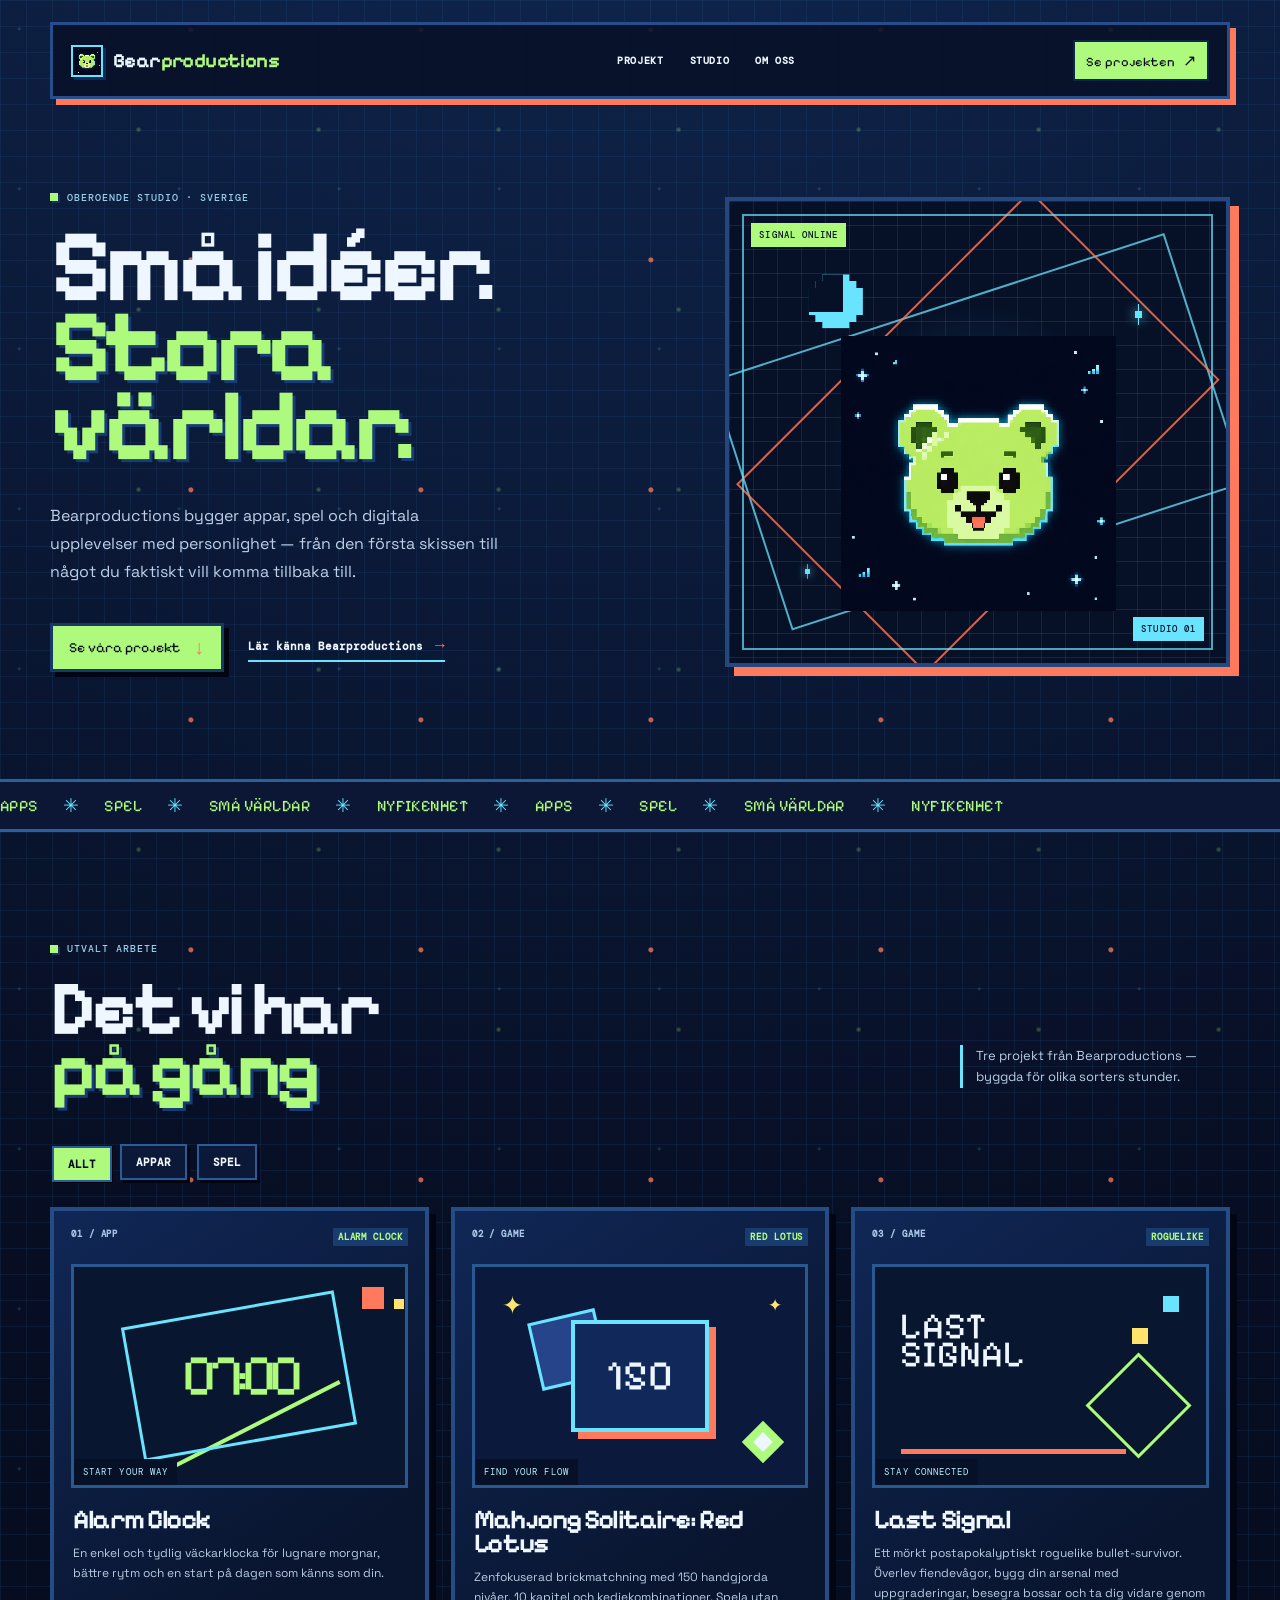
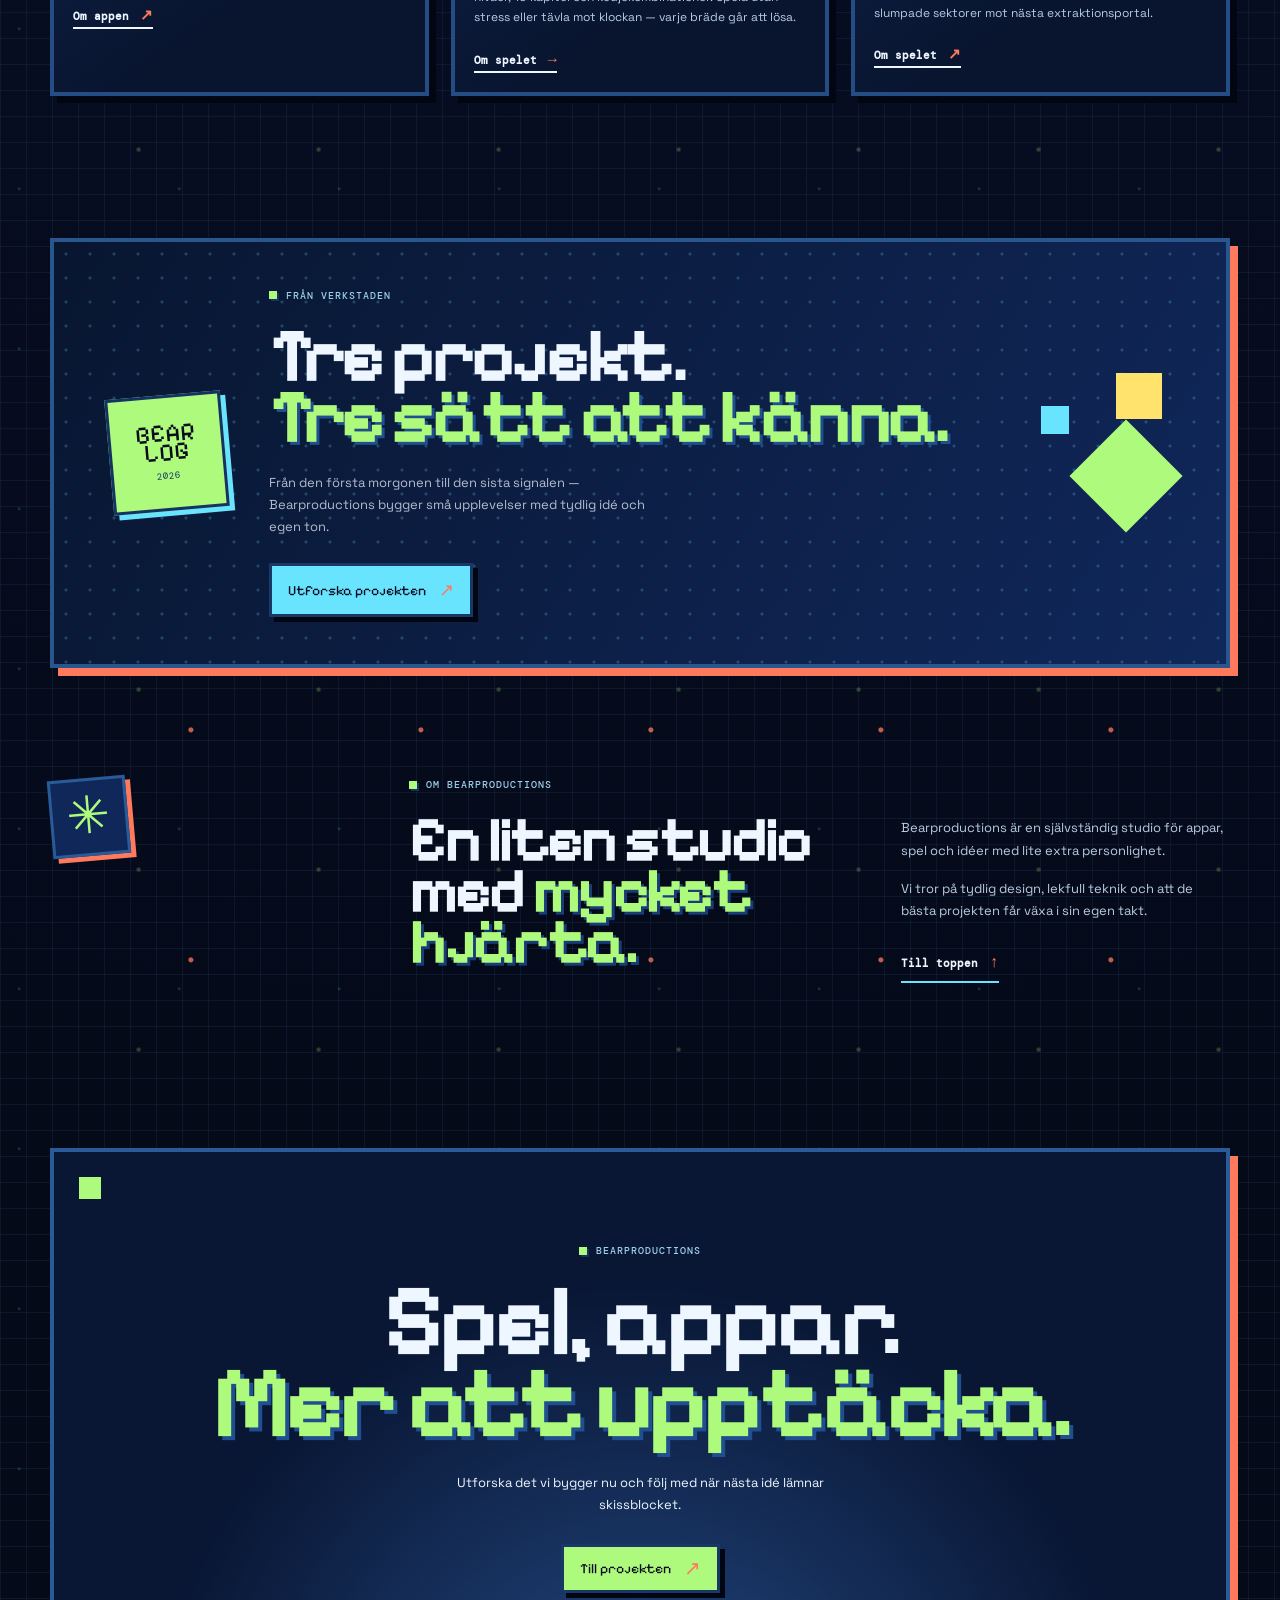
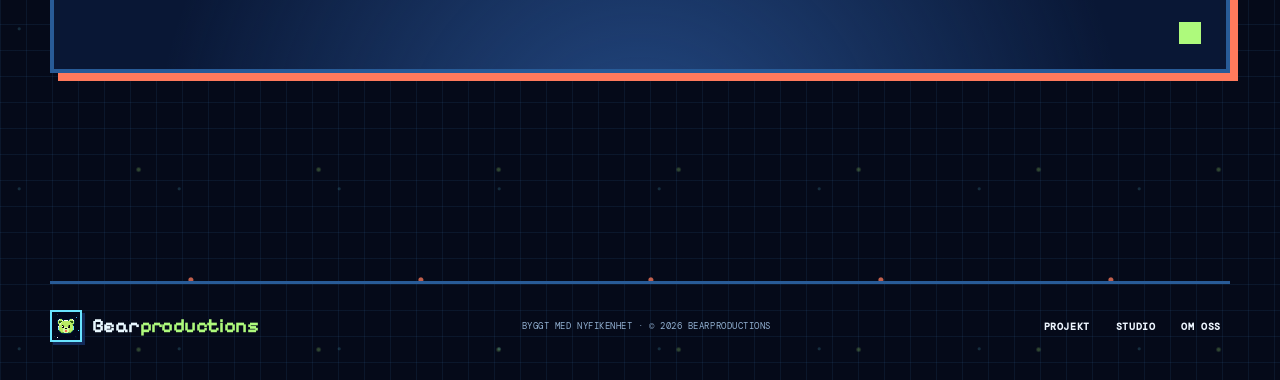
==== commit ade3c7fc: "Add Mahjong game and privacy pages" ====
--- a/site/index.html
+++ b/site/index.html
@@ -83,7 +83,7 @@
             <article class="project-card project-card-lilac" data-category="game">
               <div class="project-topline"><span>02 / GAME</span><span class="project-status">Red Lotus</span></div>
               <div class="project-visual visual-game"><span class="game-star star-one">✦</span><span class="game-star star-two">✦</span><span class="game-planet"></span><span class="visual-caption">find your flow</span></div>
-              <div class="project-copy"><h3>Mahjong Solitaire: Red Lotus</h3><p>Zenfokuserad brickmatchning med 150 handgjorda nivåer, 10 kapitel och kedjekombinationer. Spela utan stress eller tävla mot klockan — varje bräde går att lösa.</p><a class="card-link" href="https://apps.apple.com/us/app/mahjong-solitaire-red-lotus/id6788315122" target="_blank" rel="noreferrer">Hämta på App Store <span aria-hidden="true">↗</span></a></div>
+              <div class="project-copy"><h3>Mahjong Solitaire: Red Lotus</h3><p>Zenfokuserad brickmatchning med 150 handgjorda nivåer, 10 kapitel och kedjekombinationer. Spela utan stress eller tävla mot klockan — varje bräde går att lösa.</p><a class="card-link" href="mahjong/">Om spelet <span aria-hidden="true">→</span></a></div>
             </article>
 
             <article class="project-card project-card-cream" data-category="game">
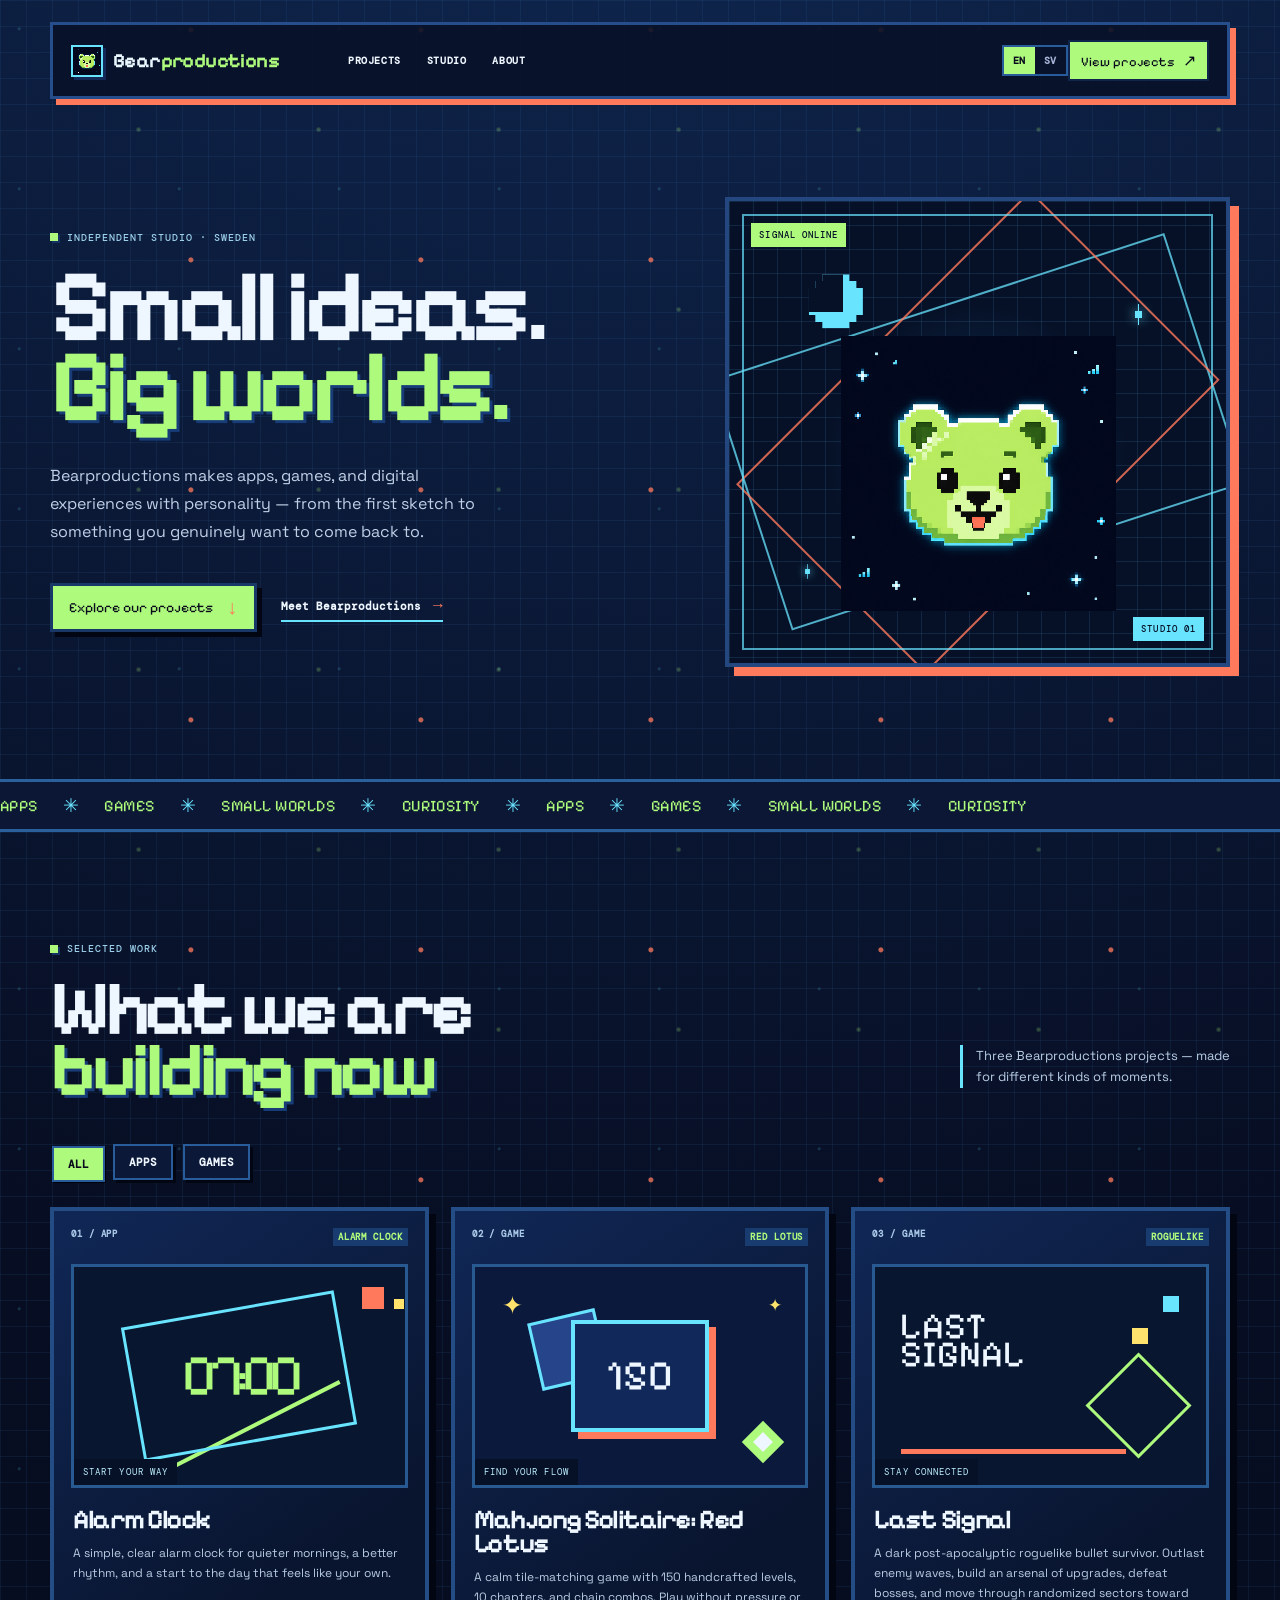
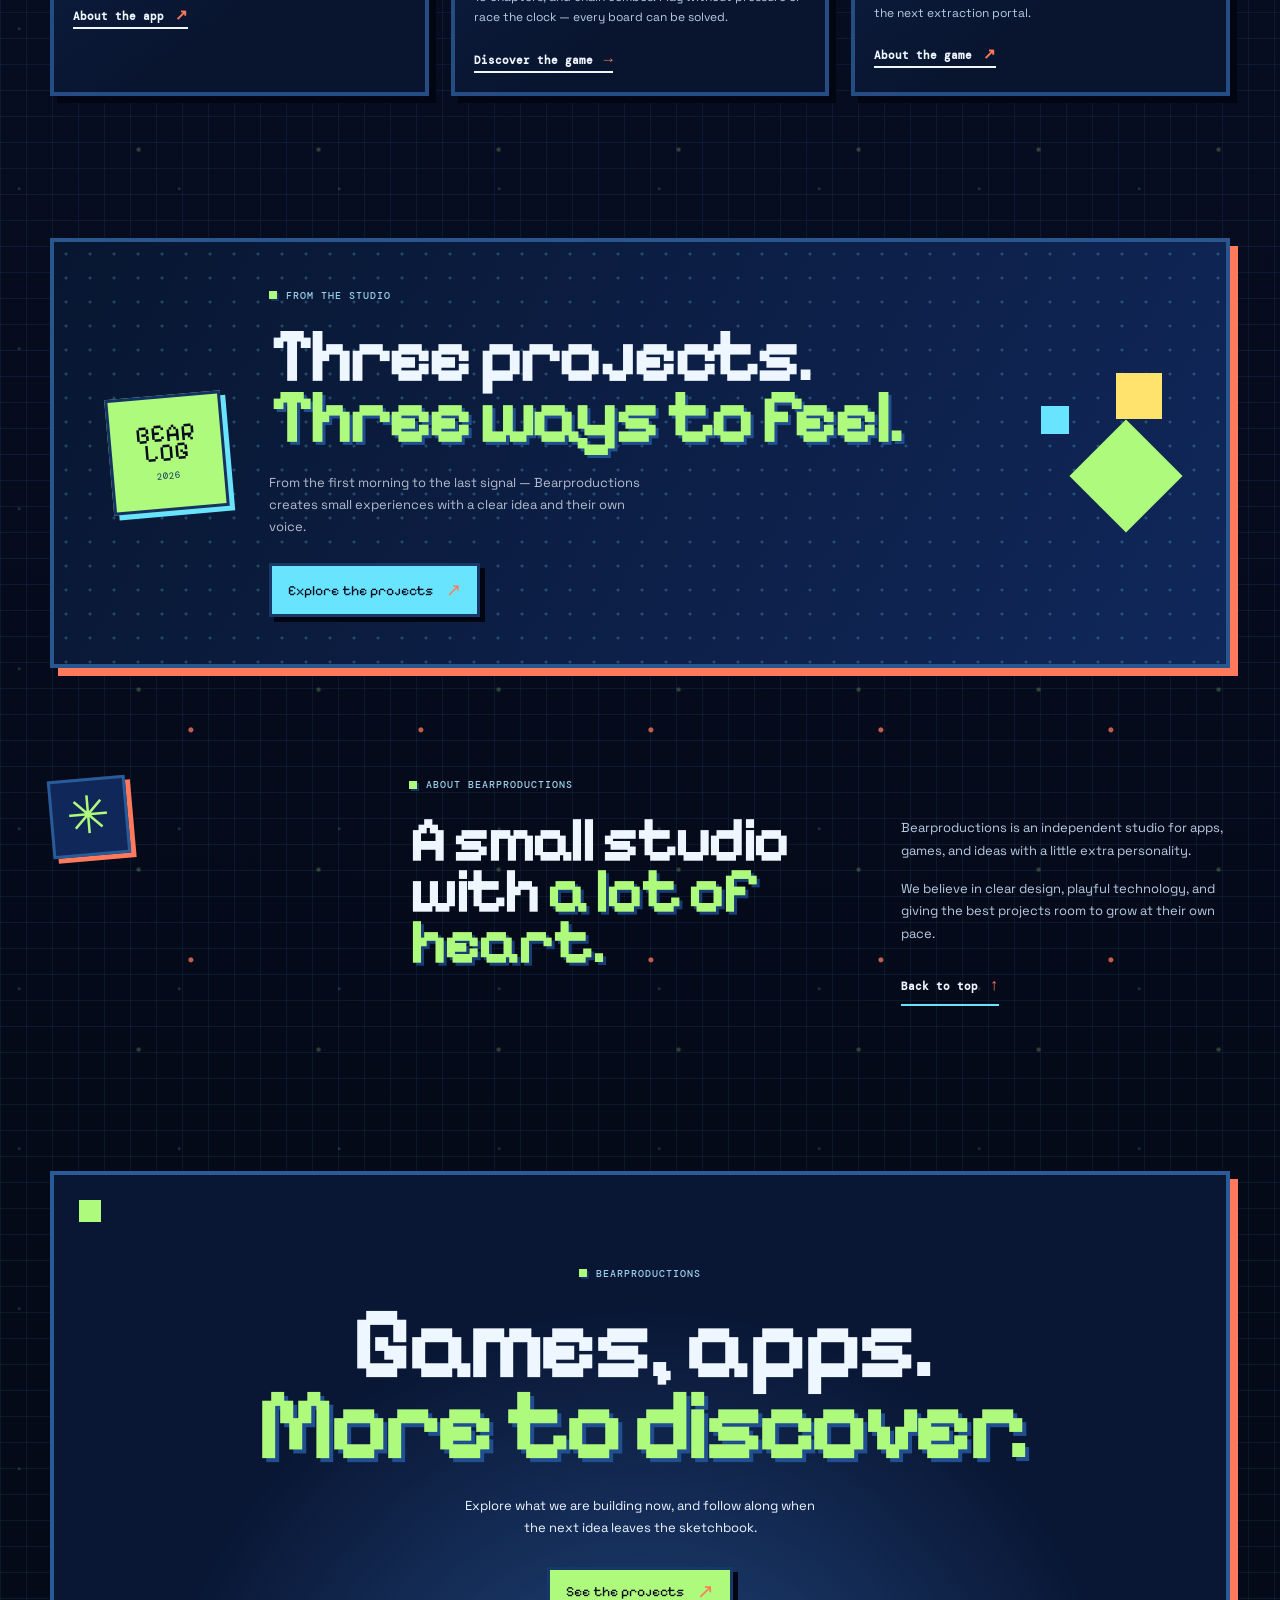
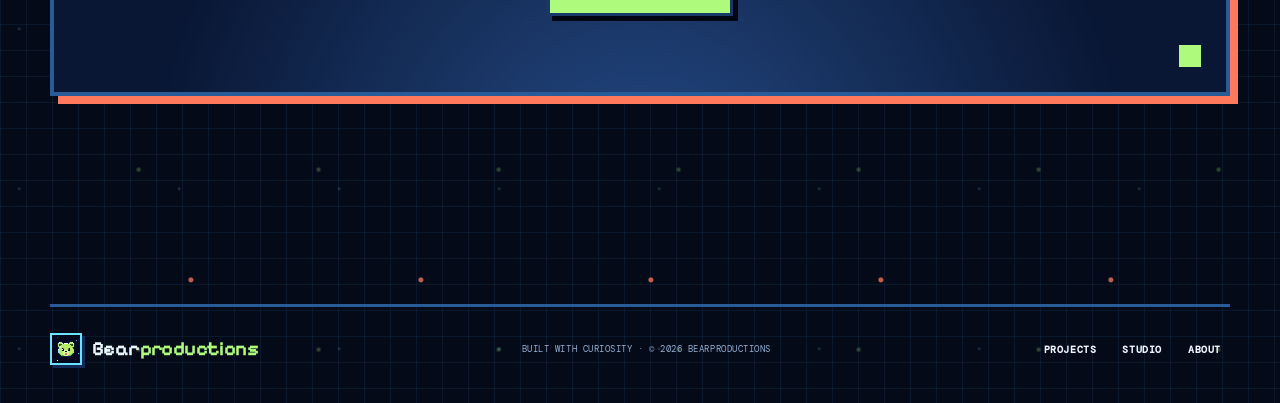
==== commit 5f4b29e8: "Add English and Swedish site versions" ====
--- a/site/index.html
+++ b/site/index.html
@@ -1,142 +1,74 @@
 <!doctype html>
-<html lang="sv">
+<html lang="en">
   <head>
     <meta charset="UTF-8" />
     <meta name="viewport" content="width=device-width, initial-scale=1.0" />
     <meta name="theme-color" content="#070b1c" />
-    <meta
-      name="description"
-      content="Bearproductions — appar, spel och små digitala världar byggda med nyfikenhet."
-    />
+    <meta name="description" content="Bearproductions creates apps, games, and curious digital worlds." />
+    <link rel="alternate" hreflang="en" href="https://www.bearproduction.xyz/" />
+    <link rel="alternate" hreflang="sv" href="https://www.bearproduction.xyz/sv/" />
+    <link rel="alternate" hreflang="x-default" href="https://www.bearproduction.xyz/" />
     <title>Bearproductions — Apps, games &amp; curious things</title>
-    <link rel="stylesheet" href="styles.css?v=signal-studio-20260810" />
+    <link rel="stylesheet" href="styles.css?v=international-20260812" />
   </head>
-  <body>
+  <body data-language-target-en="./" data-language-target-sv="sv/">
     <div class="page-shell">
       <header class="site-header" id="top">
-        <a class="brand" href="#top" aria-label="Bearproductions startsida">
+        <a class="brand" href="#top" aria-label="Bearproductions home">
           <span class="brand-mark" aria-hidden="true"><img src="assets/bear-avatar.png" alt="" /></span>
           <span>Bear<span class="brand-accent">productions</span></span>
         </a>
-        <nav class="site-nav" aria-label="Huvudnavigation">
-          <a href="#work">Projekt</a>
+        <nav class="site-nav" aria-label="Main navigation">
+          <a href="#work">Projects</a>
           <a href="#journal">Studio</a>
-          <a href="#about">Om oss</a>
+          <a href="#about">About</a>
         </nav>
-        <a class="header-cta" href="#work">Se projekten <span aria-hidden="true">↗</span></a>
+        <div class="language-switch" data-language-switch aria-label="Choose language"><a href="./" data-language="en" aria-current="true">EN</a><a href="sv/" data-language="sv">SV</a></div>
+        <a class="header-cta" href="#work">View projects <span aria-hidden="true">↗</span></a>
       </header>
 
       <main>
         <section class="hero section-pad">
           <div class="hero-copy">
-            <p class="eyebrow"><span class="eyebrow-dot"></span> Oberoende studio · Sverige</p>
-            <h1>Små idéer.<br /><em>Stora världar.</em></h1>
-            <p class="hero-intro">
-              Bearproductions bygger appar, spel och digitala upplevelser med personlighet —
-              från den första skissen till något du faktiskt vill komma tillbaka till.
-            </p>
+            <p class="eyebrow"><span class="eyebrow-dot"></span> Independent studio · Sweden</p>
+            <h1>Small ideas.<br /><em>Big worlds.</em></h1>
+            <p class="hero-intro">Bearproductions makes apps, games, and digital experiences with personality — from the first sketch to something you genuinely want to come back to.</p>
             <div class="hero-actions">
-              <a class="button button-primary" href="#work">Se våra projekt <span aria-hidden="true">↓</span></a>
-              <a class="text-link" href="#about">Lär känna Bearproductions <span aria-hidden="true">→</span></a>
+              <a class="button button-primary" href="#work">Explore our projects <span aria-hidden="true">↓</span></a>
+              <a class="text-link" href="#about">Meet Bearproductions <span aria-hidden="true">→</span></a>
             </div>
           </div>
-          <div class="hero-art" aria-label="Abstrakt illustration av en björn och en måne" role="img">
-            <div class="orbit orbit-one"></div>
-            <div class="orbit orbit-two"></div>
-            <div class="hero-moon"></div>
-            <div class="hero-bear"><img src="assets/bear-avatar.png" alt="Pixelbjörnen, Bearproductions symbol" /></div>
-            <span class="art-star art-star-one" aria-hidden="true"></span>
-            <span class="art-star art-star-two" aria-hidden="true"></span>
-            <span class="art-label art-label-top">signal online</span>
-            <span class="art-label art-label-bottom">studio 01</span>
+          <div class="hero-art" aria-label="Abstract illustration of the Bearproductions pixel bear and a moon" role="img">
+            <div class="orbit orbit-one"></div><div class="orbit orbit-two"></div><div class="hero-moon"></div>
+            <div class="hero-bear"><img src="assets/bear-avatar.png" alt="The Bearproductions pixel bear" /></div>
+            <span class="art-star art-star-one" aria-hidden="true"></span><span class="art-star art-star-two" aria-hidden="true"></span>
+            <span class="art-label art-label-top">signal online</span><span class="art-label art-label-bottom">studio 01</span>
           </div>
         </section>
 
-        <section class="ticker" aria-label="Vad vi bygger">
-          <div class="ticker-track">
-            <span>APPS</span><i>✳</i><span>SPEL</span><i>✳</i><span>SMÅ VÄRLDAR</span><i>✳</i><span>NYFIKENHET</span><i>✳</i><span>APPS</span><i>✳</i><span>SPEL</span><i>✳</i><span>SMÅ VÄRLDAR</span><i>✳</i><span>NYFIKENHET</span>
+        <section class="ticker" aria-label="What we make"><div class="ticker-track"><span>APPS</span><i>✳</i><span>GAMES</span><i>✳</i><span>SMALL WORLDS</span><i>✳</i><span>CURIOSITY</span><i>✳</i><span>APPS</span><i>✳</i><span>GAMES</span><i>✳</i><span>SMALL WORLDS</span><i>✳</i><span>CURIOSITY</span></div></section>
+
+        <section class="work section-pad" id="work">
+          <div class="section-heading"><div><p class="eyebrow"><span class="eyebrow-dot"></span> Selected work</p><h2>What we are<br /><em>building now</em></h2></div><p class="section-note">Three Bearproductions projects — made for different kinds of moments.</p></div>
+          <div class="filter-row" role="group" aria-label="Filter projects"><button class="filter-button is-active" type="button" data-filter="all" aria-pressed="true">All</button><button class="filter-button" type="button" data-filter="app" aria-pressed="false">Apps</button><button class="filter-button" type="button" data-filter="game" aria-pressed="false">Games</button></div>
+          <div class="project-grid">
+            <article class="project-card project-card-dark" data-category="app"><div class="project-topline"><span>01 / APP</span><span class="project-status">Alarm Clock</span></div><div class="project-visual visual-app"><span class="visual-orb"></span><span class="visual-line"></span><span class="visual-caption">start your way</span></div><div class="project-copy"><h3>Alarm Clock</h3><p>A simple, clear alarm clock for quieter mornings, a better rhythm, and a start to the day that feels like your own.</p><a class="card-link" href="#journal">About the app <span aria-hidden="true">↗</span></a></div></article>
+            <article class="project-card project-card-lilac" data-category="game"><div class="project-topline"><span>02 / GAME</span><span class="project-status">Red Lotus</span></div><div class="project-visual visual-game"><span class="game-star star-one">✦</span><span class="game-star star-two">✦</span><span class="game-planet"></span><span class="visual-caption">find your flow</span></div><div class="project-copy"><h3>Mahjong Solitaire: Red Lotus</h3><p>A calm tile-matching game with 150 handcrafted levels, 10 chapters, and chain combos. Play without pressure or race the clock — every board can be solved.</p><a class="card-link" href="mahjong/">Discover the game <span aria-hidden="true">→</span></a></div></article>
+            <article class="project-card project-card-cream" data-category="game"><div class="project-topline"><span>03 / GAME</span><span class="project-status">Roguelike</span></div><div class="project-visual visual-lab"><span class="lab-shape lab-shape-one"></span><span class="lab-shape lab-shape-two"></span><span class="lab-shape lab-shape-three"></span><span class="visual-caption">stay connected</span></div><div class="project-copy"><h3>Last Signal</h3><p>A dark post-apocalyptic roguelike bullet survivor. Outlast enemy waves, build an arsenal of upgrades, defeat bosses, and move through randomized sectors toward the next extraction portal.</p><a class="card-link" href="#journal">About the game <span aria-hidden="true">↗</span></a></div></article>
           </div>
+          <p class="empty-state" aria-live="polite" hidden>No projects in this category yet.</p>
         </section>
 
-        <section class="work section-pad" id="work">
-          <div class="section-heading">
-            <div>
-              <p class="eyebrow"><span class="eyebrow-dot"></span> Utvalt arbete</p>
-              <h2>Det vi har<br /><em>på gång</em></h2>
-            </div>
-              <p class="section-note">Tre projekt från Bearproductions — byggda för olika sorters stunder.</p>
-          </div>
+        <section class="journal section-pad" id="journal"><div class="journal-card"><div class="journal-stamp">BEAR<br />LOG<br /><span>2026</span></div><div class="journal-content"><p class="eyebrow eyebrow-light"><span class="eyebrow-dot"></span> From the studio</p><h2>Three projects.<br /><em>Three ways to feel.</em></h2><p>From the first morning to the last signal — Bearproductions creates small experiences with a clear idea and their own voice.</p><a class="button button-light" href="#work">Explore the projects <span aria-hidden="true">↗</span></a></div><div class="journal-decoration" aria-hidden="true"><span></span><span></span><span></span></div></div></section>
 
-          <div class="filter-row" role="group" aria-label="Filtrera projekt">
-            <button class="filter-button is-active" type="button" data-filter="all" aria-pressed="true">Allt</button>
-            <button class="filter-button" type="button" data-filter="app" aria-pressed="false">Appar</button>
-            <button class="filter-button" type="button" data-filter="game" aria-pressed="false">Spel</button>
-          </div>
+        <section class="about section-pad" id="about"><div class="about-mark" aria-hidden="true">✳</div><div class="about-copy"><p class="eyebrow"><span class="eyebrow-dot"></span> About Bearproductions</p><h2>A small studio<br />with <em>a lot of heart.</em></h2></div><div class="about-text"><p>Bearproductions is an independent studio for apps, games, and ideas with a little extra personality.</p><p>We believe in clear design, playful technology, and giving the best projects room to grow at their own pace.</p><a class="text-link" href="#top">Back to top <span aria-hidden="true">↑</span></a></div></section>
 
-          <div class="project-grid">
-            <article class="project-card project-card-dark" data-category="app">
-              <div class="project-topline"><span>01 / APP</span><span class="project-status">Alarm Clock</span></div>
-              <div class="project-visual visual-app"><span class="visual-orb"></span><span class="visual-line"></span><span class="visual-caption">start your way</span></div>
-              <div class="project-copy"><h3>Alarm Clock</h3><p>En enkel och tydlig väckarklocka för lugnare morgnar, bättre rytm och en start på dagen som känns som din.</p><a class="card-link" href="#journal">Om appen <span aria-hidden="true">↗</span></a></div>
-            </article>
-
-            <article class="project-card project-card-lilac" data-category="game">
-              <div class="project-topline"><span>02 / GAME</span><span class="project-status">Red Lotus</span></div>
-              <div class="project-visual visual-game"><span class="game-star star-one">✦</span><span class="game-star star-two">✦</span><span class="game-planet"></span><span class="visual-caption">find your flow</span></div>
-              <div class="project-copy"><h3>Mahjong Solitaire: Red Lotus</h3><p>Zenfokuserad brickmatchning med 150 handgjorda nivåer, 10 kapitel och kedjekombinationer. Spela utan stress eller tävla mot klockan — varje bräde går att lösa.</p><a class="card-link" href="mahjong/">Om spelet <span aria-hidden="true">→</span></a></div>
-            </article>
-
-            <article class="project-card project-card-cream" data-category="game">
-              <div class="project-topline"><span>03 / GAME</span><span class="project-status">Roguelike</span></div>
-              <div class="project-visual visual-lab"><span class="lab-shape lab-shape-one"></span><span class="lab-shape lab-shape-two"></span><span class="lab-shape lab-shape-three"></span><span class="visual-caption">stay connected</span></div>
-              <div class="project-copy"><h3>Last Signal</h3><p>Ett mörkt postapokalyptiskt roguelike bullet-survivor. Överlev fiendevågor, bygg din arsenal med uppgraderingar, besegra bossar och ta dig vidare genom slumpade sektorer mot nästa extraktionsportal.</p><a class="card-link" href="#journal">Om spelet <span aria-hidden="true">↗</span></a></div>
-            </article>
-          </div>
-          <p class="empty-state" aria-live="polite" hidden>Inga projekt i den här kategorin ännu.</p>
-        </section>
-
-        <section class="journal section-pad" id="journal">
-          <div class="journal-card">
-            <div class="journal-stamp">BEAR<br />LOG<br /><span>2026</span></div>
-            <div class="journal-content">
-              <p class="eyebrow eyebrow-light"><span class="eyebrow-dot"></span> Från verkstaden</p>
-              <h2>Tre projekt.<br /><em>Tre sätt att känna.</em></h2>
-              <p>Från den första morgonen till den sista signalen — Bearproductions bygger små upplevelser med tydlig idé och egen ton.</p>
-              <a class="button button-light" href="#work">Utforska projekten <span aria-hidden="true">↗</span></a>
-            </div>
-            <div class="journal-decoration" aria-hidden="true"><span></span><span></span><span></span></div>
-          </div>
-        </section>
-
-        <section class="about section-pad" id="about">
-          <div class="about-mark" aria-hidden="true">✳</div>
-          <div class="about-copy">
-            <p class="eyebrow"><span class="eyebrow-dot"></span> Om Bearproductions</p>
-            <h2>En liten studio<br />med <em>mycket hjärta.</em></h2>
-          </div>
-          <div class="about-text">
-            <p>Bearproductions är en självständig studio för appar, spel och idéer med lite extra personlighet.</p>
-            <p>Vi tror på tydlig design, lekfull teknik och att de bästa projekten får växa i sin egen takt.</p>
-            <a class="text-link" href="#top">Till toppen <span aria-hidden="true">↑</span></a>
-          </div>
-        </section>
-
-        <section class="closing-cta section-pad">
-          <div class="closing-inner">
-            <p class="eyebrow"><span class="eyebrow-dot"></span> Bearproductions</p>
-            <h2>Spel, appar.<br /><em>Mer att upptäcka.</em></h2>
-            <p>Utforska det vi bygger nu och följ med när nästa idé lämnar skissblocket.</p>
-            <a class="button button-primary" href="#work">Till projekten <span aria-hidden="true">↗</span></a>
-          </div>
-        </section>
+        <section class="closing-cta section-pad"><div class="closing-inner"><p class="eyebrow"><span class="eyebrow-dot"></span> Bearproductions</p><h2>Games, apps.<br /><em>More to discover.</em></h2><p>Explore what we are building now, and follow along when the next idea leaves the sketchbook.</p><a class="button button-primary" href="#work">See the projects <span aria-hidden="true">↗</span></a></div></section>
       </main>
 
-      <footer class="site-footer">
-        <a class="brand" href="#top" aria-label="Bearproductions startsida"><span class="brand-mark" aria-hidden="true"><img src="assets/bear-avatar.png" alt="" /></span><span>Bear<span class="brand-accent">productions</span></span></a>
-        <p>Byggt med nyfikenhet · © 2026 Bearproductions</p>
-        <div class="footer-links"><a href="#work">Projekt</a><a href="#journal">Studio</a><a href="#about">Om oss</a></div>
-      </footer>
+      <footer class="site-footer"><a class="brand" href="#top" aria-label="Bearproductions home"><span class="brand-mark" aria-hidden="true"><img src="assets/bear-avatar.png" alt="" /></span><span>Bear<span class="brand-accent">productions</span></span></a><p>Built with curiosity · © 2026 Bearproductions</p><div class="footer-links"><a href="#work">Projects</a><a href="#journal">Studio</a><a href="#about">About</a></div></footer>
     </div>
     <script src="script.js"></script>
+    <script src="language.js"></script>
   </body>
 </html>
--- a/site/styles.css
+++ b/site/styles.css
@@ -66,6 +66,9 @@
 .site-nav { display: flex; gap: 8px; margin-left: 60px; }
 .site-nav a, .footer-links a { color: var(--ink); font-family: var(--mono); font-size: 10px; font-weight: 700; letter-spacing: .06em; padding: 7px 9px; text-transform: uppercase; transition: background .15s ease, color .15s ease, transform .15s ease; }
 .site-nav a:hover, .footer-links a:hover { background: var(--lime); box-shadow: 2px 2px 0 var(--shadow); color: var(--night); transform: translate(-1px, -1px); }
+.language-switch { align-items: center; border: 2px solid #285c9a; display: inline-flex; font-family: var(--mono); font-size: 10px; font-weight: 700; letter-spacing: .06em; margin-left: auto; overflow: hidden; text-transform: uppercase; }
+.language-switch a { color: var(--muted); padding: 7px 9px; }
+.language-switch a:hover, .language-switch a[aria-current='true'] { background: var(--lime); color: var(--night); }
 .header-cta { background: var(--orange); border: 2px solid var(--ink); color: var(--night); font-family: var(--pixel); font-size: 13px; padding: 9px 11px; transition: background .15s ease, color .15s ease, transform .15s ease; }
 .header-cta:hover { background: var(--cyan); color: var(--night); transform: translate(-2px, -2px); }
 .header-cta span { color: var(--night); font-size: 16px; margin-left: 5px; }
@@ -135,7 +138,7 @@
 .site-footer { align-items: center; border-top: 3px solid var(--cyan); display: flex; justify-content: space-between; margin-top: 98px; padding: 26px 0 38px; }.site-footer p { color: var(--muted); font-family: var(--mono); font-size: 9px; letter-spacing: .06em; margin-bottom: 0; text-transform: uppercase; }.footer-links { display: flex; gap: 8px; }
 
 @media (max-width: 820px) {
-  .site-header, .site-footer { width: min(100% - 32px, 620px); }.site-header { flex-wrap: wrap; gap: 15px; padding: 13px; }.site-nav { margin-left: 0; order: 3; width: 100%; }.header-cta { margin-left: auto; }.section-pad { padding: 82px 0; width: min(100% - 32px, 620px); }.hero { gap: 50px; grid-template-columns: 1fr; min-height: auto; padding-top: 54px; }.hero-art { height: min(470px, 88vw); margin: 0 auto; max-width: 480px; width: 100%; }.section-heading { align-items: flex-start; flex-direction: column; gap: 28px; }.section-note { max-width: 340px; }.project-grid { grid-template-columns: 1fr; }.project-visual { height: 260px; }.journal-card { gap: 24px; grid-template-columns: 90px 1fr; padding: 35px 28px; }.journal-decoration { display: none; }.journal-stamp { height: 90px; padding: 20px 0; width: 90px; font-size: 20px; }.about { gap: 20px; grid-template-columns: 76px 1fr; }.about-text { grid-column: 2; padding-top: 8px; }.about-mark { height: 62px; line-height: 56px; width: 62px; font-size: 42px; }.site-footer { align-items: flex-start; flex-direction: column; gap: 18px; margin-top: 74px; }.footer-links { order: -1; }
+  .site-header, .site-footer { width: min(100% - 32px, 620px); }.site-header { flex-wrap: wrap; gap: 15px; padding: 13px; }.site-nav { margin-left: 0; order: 3; width: 100%; }.language-switch { margin-left: auto; }.header-cta { margin-left: 0; }.section-pad { padding: 82px 0; width: min(100% - 32px, 620px); }.hero { gap: 50px; grid-template-columns: 1fr; min-height: auto; padding-top: 54px; }.hero-art { height: min(470px, 88vw); margin: 0 auto; max-width: 480px; width: 100%; }.section-heading { align-items: flex-start; flex-direction: column; gap: 28px; }.section-note { max-width: 340px; }.project-grid { grid-template-columns: 1fr; }.project-visual { height: 260px; }.journal-card { gap: 24px; grid-template-columns: 90px 1fr; padding: 35px 28px; }.journal-decoration { display: none; }.journal-stamp { height: 90px; padding: 20px 0; width: 90px; font-size: 20px; }.about { gap: 20px; grid-template-columns: 76px 1fr; }.about-text { grid-column: 2; padding-top: 8px; }.about-mark { height: 62px; line-height: 56px; width: 62px; font-size: 42px; }.site-footer { align-items: flex-start; flex-direction: column; gap: 18px; margin-top: 74px; }.footer-links { order: -1; }
 }
 
 @media (max-width: 520px) {
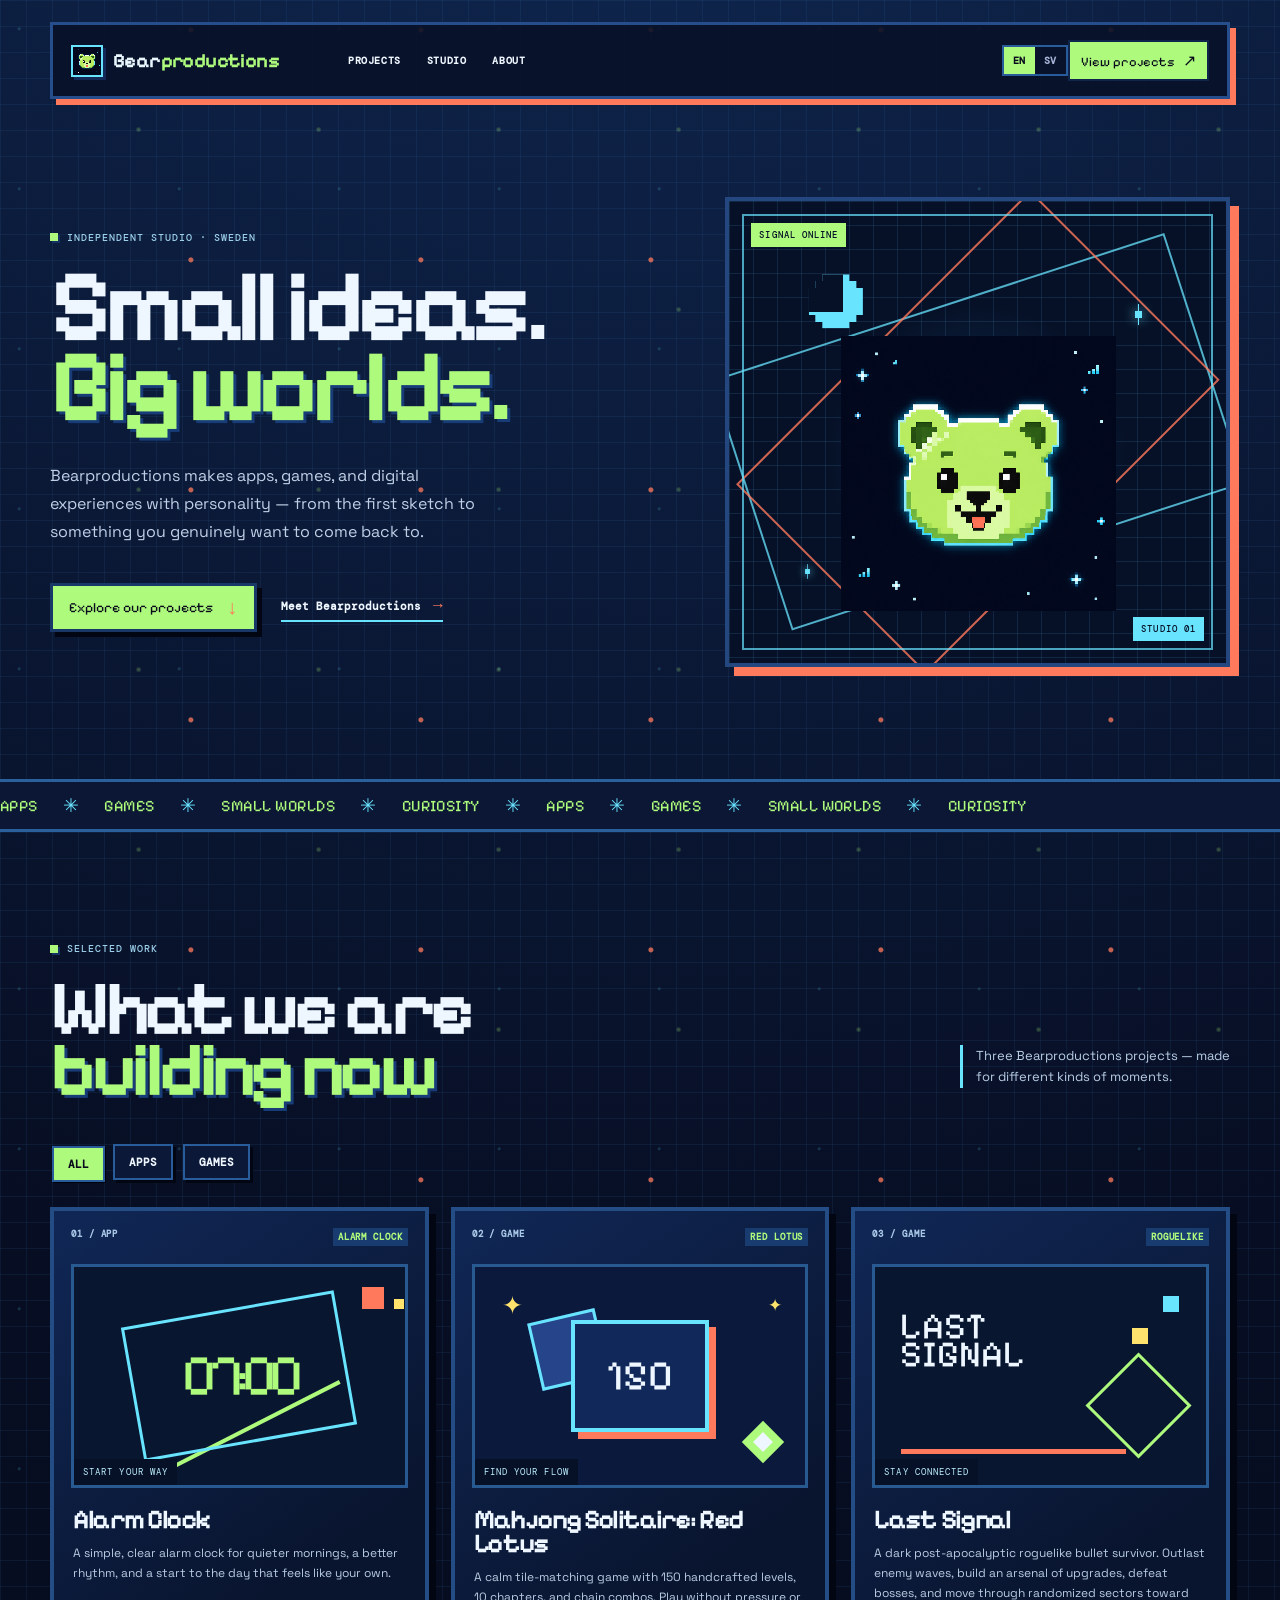
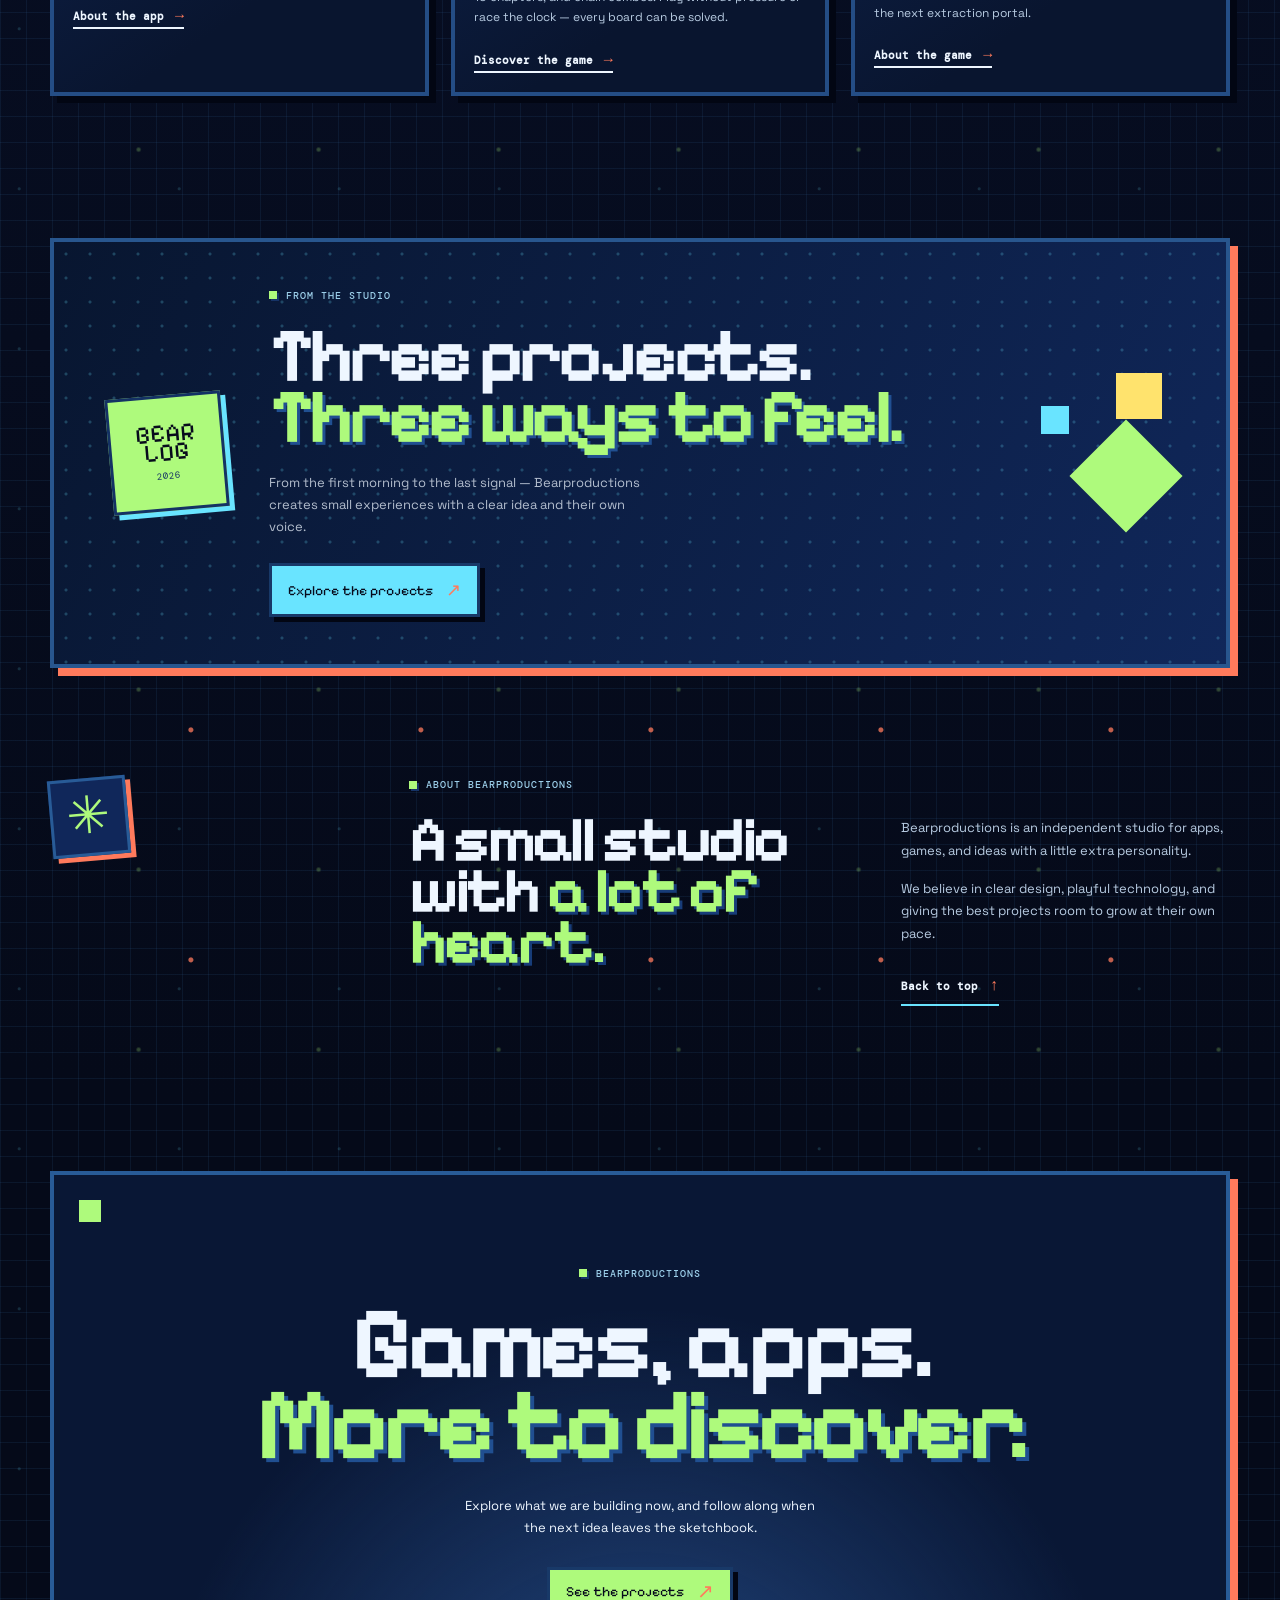
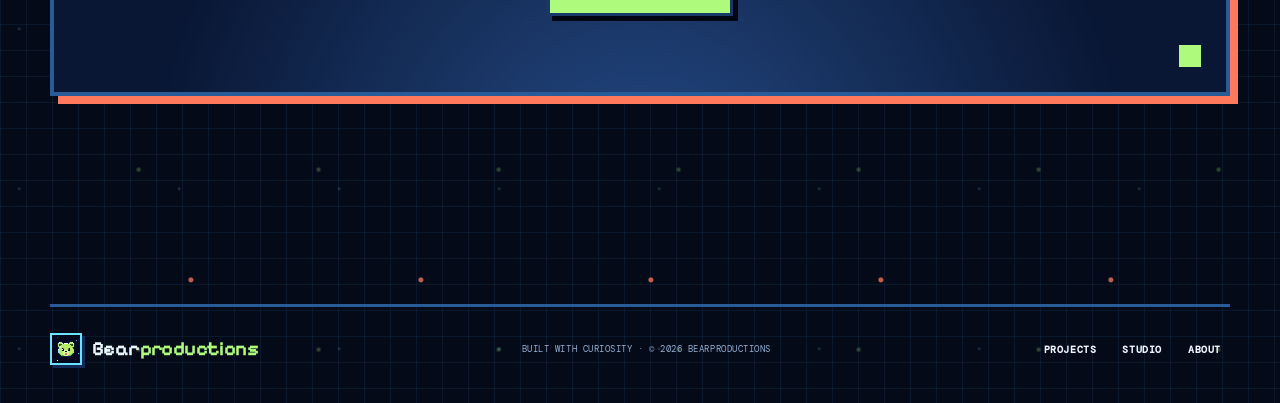
==== commit 1aa0cd30: "Add Last Signal and Alarm Clock pages" ====
--- a/site/index.html
+++ b/site/index.html
@@ -52,9 +52,9 @@
           <div class="section-heading"><div><p class="eyebrow"><span class="eyebrow-dot"></span> Selected work</p><h2>What we are<br /><em>building now</em></h2></div><p class="section-note">Three Bearproductions projects — made for different kinds of moments.</p></div>
           <div class="filter-row" role="group" aria-label="Filter projects"><button class="filter-button is-active" type="button" data-filter="all" aria-pressed="true">All</button><button class="filter-button" type="button" data-filter="app" aria-pressed="false">Apps</button><button class="filter-button" type="button" data-filter="game" aria-pressed="false">Games</button></div>
           <div class="project-grid">
-            <article class="project-card project-card-dark" data-category="app"><div class="project-topline"><span>01 / APP</span><span class="project-status">Alarm Clock</span></div><div class="project-visual visual-app"><span class="visual-orb"></span><span class="visual-line"></span><span class="visual-caption">start your way</span></div><div class="project-copy"><h3>Alarm Clock</h3><p>A simple, clear alarm clock for quieter mornings, a better rhythm, and a start to the day that feels like your own.</p><a class="card-link" href="#journal">About the app <span aria-hidden="true">↗</span></a></div></article>
+            <article class="project-card project-card-dark" data-category="app"><div class="project-topline"><span>01 / APP</span><span class="project-status">Alarm Clock</span></div><div class="project-visual visual-app"><span class="visual-orb"></span><span class="visual-line"></span><span class="visual-caption">start your way</span></div><div class="project-copy"><h3>Alarm Clock</h3><p>A simple, clear alarm clock for quieter mornings, a better rhythm, and a start to the day that feels like your own.</p><a class="card-link" href="alarm-clock/">About the app <span aria-hidden="true">→</span></a></div></article>
             <article class="project-card project-card-lilac" data-category="game"><div class="project-topline"><span>02 / GAME</span><span class="project-status">Red Lotus</span></div><div class="project-visual visual-game"><span class="game-star star-one">✦</span><span class="game-star star-two">✦</span><span class="game-planet"></span><span class="visual-caption">find your flow</span></div><div class="project-copy"><h3>Mahjong Solitaire: Red Lotus</h3><p>A calm tile-matching game with 150 handcrafted levels, 10 chapters, and chain combos. Play without pressure or race the clock — every board can be solved.</p><a class="card-link" href="mahjong/">Discover the game <span aria-hidden="true">→</span></a></div></article>
-            <article class="project-card project-card-cream" data-category="game"><div class="project-topline"><span>03 / GAME</span><span class="project-status">Roguelike</span></div><div class="project-visual visual-lab"><span class="lab-shape lab-shape-one"></span><span class="lab-shape lab-shape-two"></span><span class="lab-shape lab-shape-three"></span><span class="visual-caption">stay connected</span></div><div class="project-copy"><h3>Last Signal</h3><p>A dark post-apocalyptic roguelike bullet survivor. Outlast enemy waves, build an arsenal of upgrades, defeat bosses, and move through randomized sectors toward the next extraction portal.</p><a class="card-link" href="#journal">About the game <span aria-hidden="true">↗</span></a></div></article>
+            <article class="project-card project-card-cream" data-category="game"><div class="project-topline"><span>03 / GAME</span><span class="project-status">Roguelike</span></div><div class="project-visual visual-lab"><span class="lab-shape lab-shape-one"></span><span class="lab-shape lab-shape-two"></span><span class="lab-shape lab-shape-three"></span><span class="visual-caption">stay connected</span></div><div class="project-copy"><h3>Last Signal</h3><p>A dark post-apocalyptic roguelike bullet survivor. Outlast enemy waves, build an arsenal of upgrades, defeat bosses, and move through randomized sectors toward the next extraction portal.</p><a class="card-link" href="last-signal/">About the game <span aria-hidden="true">→</span></a></div></article>
           </div>
           <p class="empty-state" aria-live="polite" hidden>No projects in this category yet.</p>
         </section>
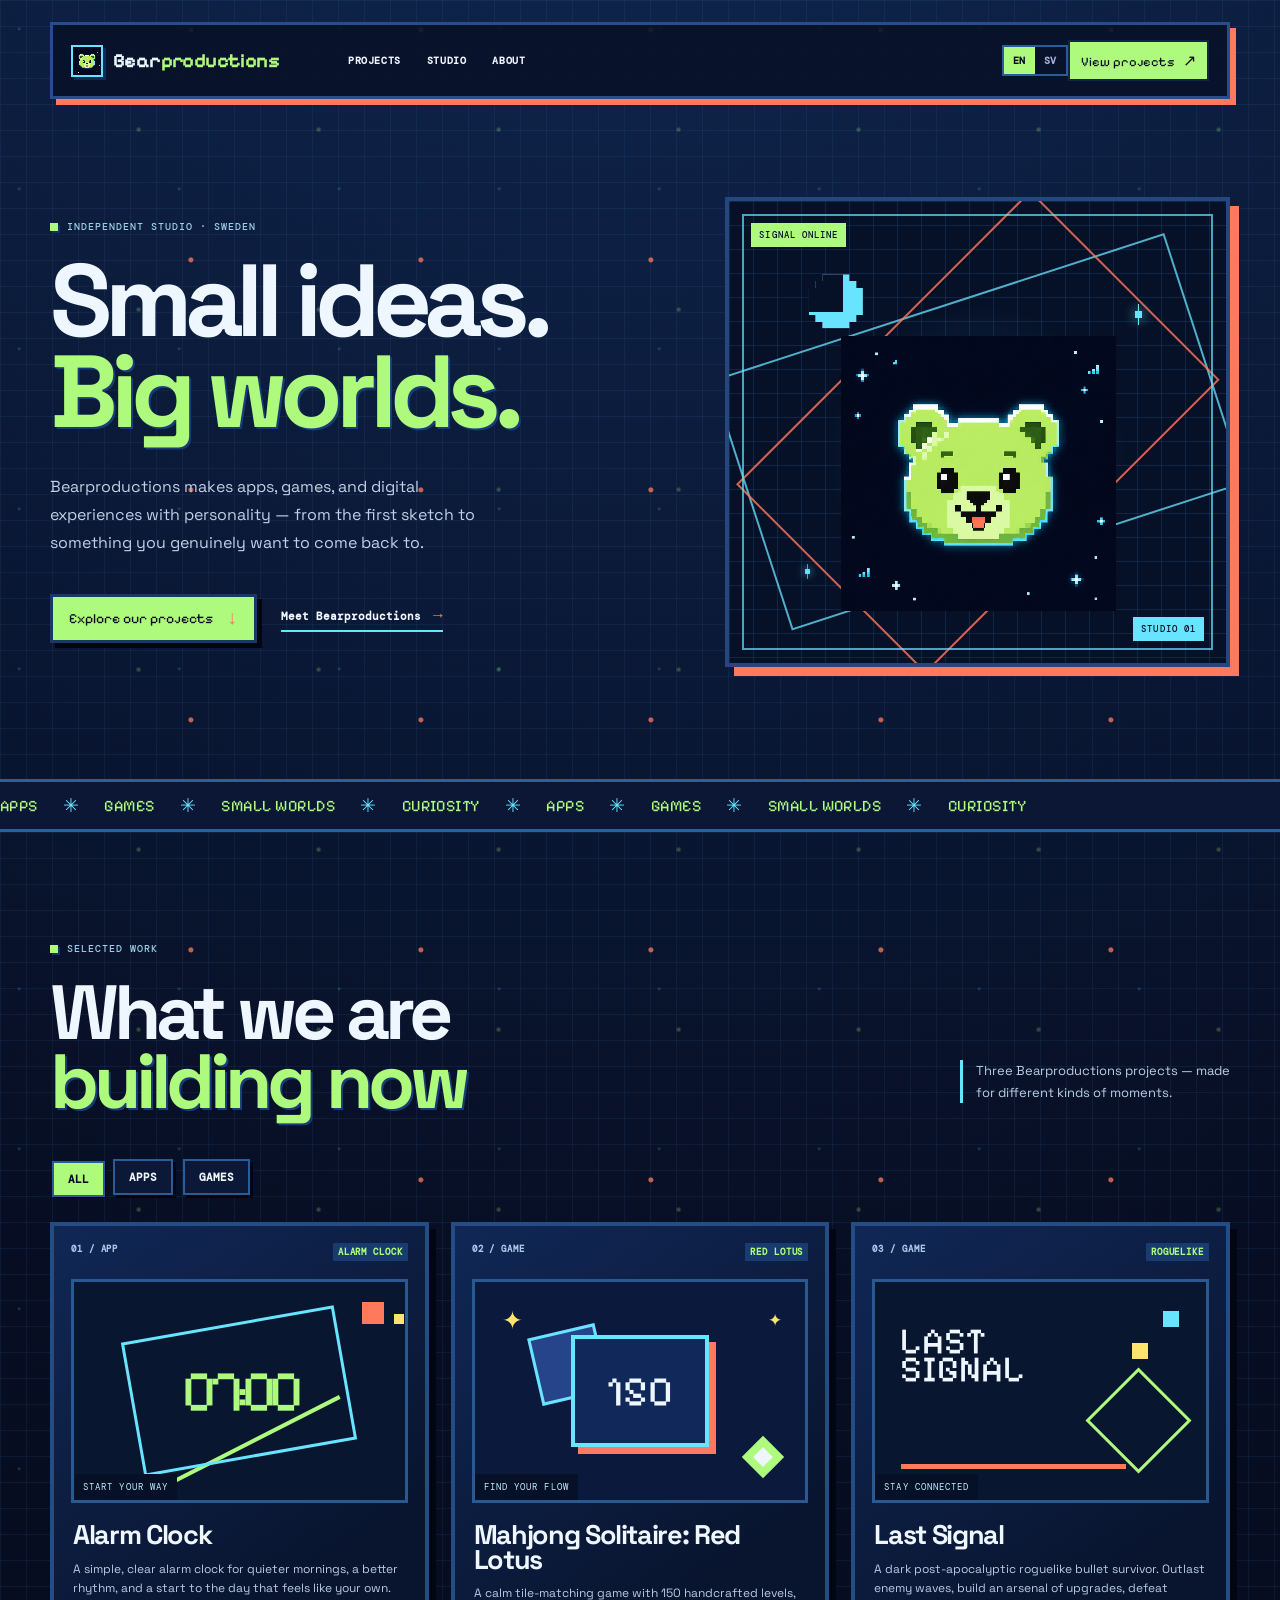
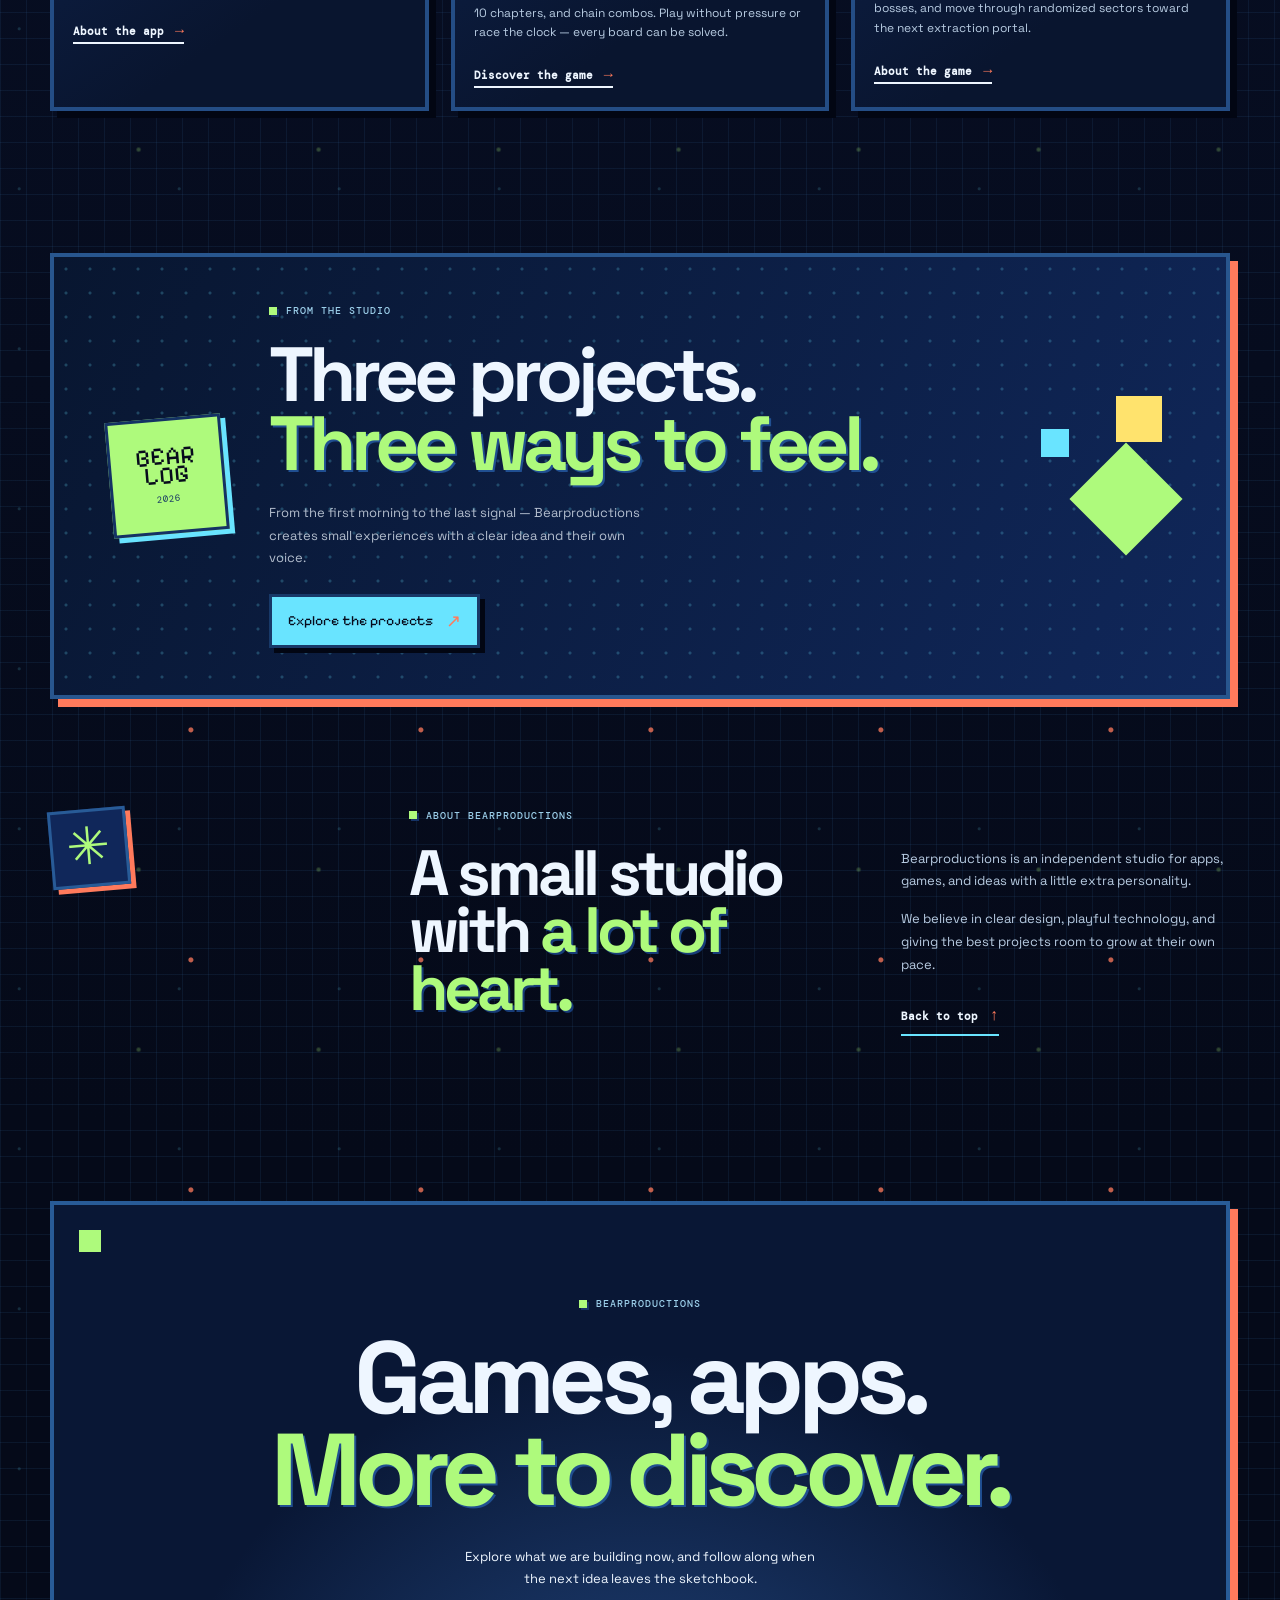
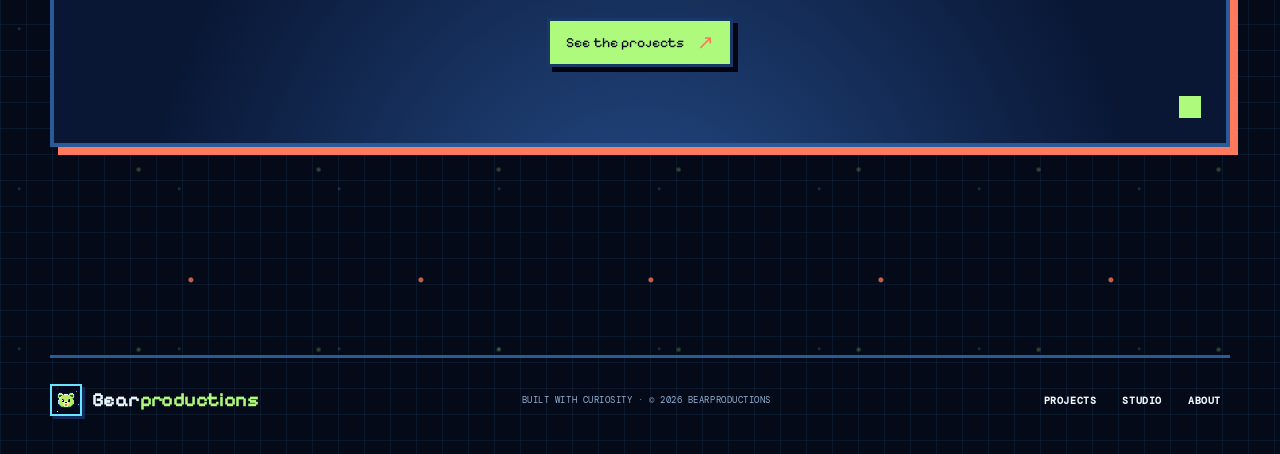
==== commit eea1377a: "Refresh typography stylesheet across pages" ====
--- a/site/index.html
+++ b/site/index.html
@@ -9,7 +9,7 @@
     <link rel="alternate" hreflang="sv" href="https://www.bearproduction.xyz/sv/" />
     <link rel="alternate" hreflang="x-default" href="https://www.bearproduction.xyz/" />
     <title>Bearproductions — Apps, games &amp; curious things</title>
-    <link rel="stylesheet" href="styles.css?v=international-20260812" />
+    <link rel="stylesheet" href="styles.css?v=typography-20260814" />
   </head>
   <body data-language-target-en="./" data-language-target-sv="sv/">
     <div class="page-shell">
--- a/site/styles.css
+++ b/site/styles.css
@@ -16,6 +16,7 @@
   --shadow: #02030a;
   --mono: 'DM Mono', ui-monospace, SFMono-Regular, Menlo, monospace;
   --sans: 'Space Grotesk', system-ui, sans-serif;
+  --display: 'Space Grotesk', system-ui, sans-serif;
   --pixel: 'Pixelify Sans', ui-monospace, monospace;
 }
 
@@ -78,9 +79,9 @@
 .eyebrow { align-items: center; color: var(--muted); display: flex; font-family: var(--mono); font-size: 10px; font-weight: 500; gap: 9px; letter-spacing: .1em; margin: 0 0 23px; text-transform: uppercase; }
 .eyebrow-dot { background: var(--orange); box-shadow: 2px 2px 0 var(--shadow); display: inline-block; height: 8px; width: 8px; }
 h1, h2, h3, p { margin-top: 0; }
-h1, h2, h3 { font-family: var(--pixel); }
-h1 { font-size: clamp(62px, 8vw, 106px); letter-spacing: -.075em; line-height: .78; margin-bottom: 36px; max-width: 730px; }
-h1 em, h2 em { color: var(--orange); font-family: inherit; font-style: normal; text-shadow: 3px 3px 0 var(--shadow); }
+h1, h2, h3 { font-family: var(--display); font-weight: 700; }
+h1 { font-size: clamp(60px, 8vw, 104px); letter-spacing: -.07em; line-height: .88; margin-bottom: 36px; max-width: 730px; }
+h1 em, h2 em { color: var(--orange); font-family: inherit; font-style: normal; text-shadow: 2px 2px 0 var(--shadow); }
 .hero-intro { color: var(--muted); font-size: 16px; line-height: 1.75; max-width: 455px; }
 .hero-actions { align-items: center; display: flex; flex-wrap: wrap; gap: 24px; margin-top: 37px; }
 .button { align-items: center; border: 3px solid var(--ink); box-shadow: 5px 5px 0 var(--shadow); display: inline-flex; font-family: var(--pixel); font-size: 14px; gap: 13px; justify-content: center; padding: 13px 16px; transition: box-shadow .15s ease, transform .15s ease; }
@@ -112,7 +113,7 @@
 .ticker-track i { color: var(--orange); font-family: var(--pixel); font-size: 19px; font-style: normal; line-height: 0; }
 
 .section-heading { align-items: flex-end; display: flex; justify-content: space-between; margin-bottom: 43px; }
-h2 { font-size: clamp(48px, 6vw, 80px); letter-spacing: -.07em; line-height: .8; margin-bottom: 0; }
+h2 { font-size: clamp(46px, 6vw, 78px); letter-spacing: -.065em; line-height: .9; margin-bottom: 0; }
 .section-note { border-left: 3px solid var(--orange); color: var(--muted); font-size: 13px; line-height: 1.65; max-width: 270px; padding-left: 13px; }
 .filter-row { display: flex; gap: 10px; margin-bottom: 27px; }
 .filter-button { background: var(--paper); border: 2px solid var(--cyan); box-shadow: 3px 3px 0 var(--shadow); color: var(--ink); cursor: pointer; font-family: var(--mono); font-size: 11px; font-weight: 700; padding: 9px 14px; text-transform: uppercase; transition: background .15s ease, box-shadow .15s ease, transform .15s ease; }
@@ -131,10 +132,10 @@
 .visual-lab { background: #202c57; }.visual-lab::before { color: var(--ink); content: 'LAST\A SIGNAL'; font-family: var(--pixel); font-size: 37px; left: 25px; line-height: .75; position: absolute; top: 46px; white-space: pre; z-index: 2; }.visual-lab::after { background: var(--orange); bottom: 31px; content: ''; height: 5px; left: 26px; position: absolute; width: 68%; }.lab-shape { position: absolute; }.lab-shape-one { background: var(--cyan); height: 16px; right: 27px; top: 29px; width: 16px; }.lab-shape-two { border: 3px solid var(--lime); bottom: 42px; height: 75px; right: 30px; transform: rotate(45deg); width: 75px; }.lab-shape-three { background: var(--yellow); height: 16px; right: 58px; top: 61px; width: 16px; }
 .project-copy { padding: 20px 19px 23px; }.project-copy h3 { font-size: 27px; letter-spacing: -.05em; line-height: .9; margin-bottom: 12px; }.project-copy p { color: var(--muted); font-size: 12px; line-height: 1.65; margin-bottom: 20px; }.project-card-dark .project-copy p { color: rgba(255, 247, 232, .66); }.card-link { border-bottom: 2px solid currentColor; font-family: var(--mono); font-size: 11px; font-weight: 700; padding-bottom: 4px; }.card-link:hover { color: var(--orange); }.card-link span { color: var(--orange); font-size: 15px; margin-left: 4px; }.empty-state { color: var(--muted); font-size: 13px; margin: 28px 0 0; }
 
-.journal { padding-bottom: 0; padding-top: 32px; }.journal-card { align-items: center; background: var(--night); border: 4px solid var(--cyan); box-shadow: 8px 8px 0 var(--shadow); color: var(--ink); display: grid; gap: 30px; grid-template-columns: 130px 1fr 160px; min-height: 370px; overflow: hidden; padding: 47px 55px; position: relative; }.journal-content { position: relative; z-index: 1; }.eyebrow-light { color: rgba(238, 246, 255, .7); }.journal-content h2 { margin-bottom: 24px; }.journal-content h2 em { color: var(--lime); text-shadow: 3px 3px 0 var(--orange); }.journal-content > p:not(.eyebrow) { color: rgba(238, 246, 255, .74); font-size: 13px; line-height: 1.7; max-width: 390px; }.button-light { background: var(--yellow); color: var(--night); margin-top: 12px; }.button-light span { color: var(--orange); font-size: 18px; }.journal-stamp { background: var(--orange); border: 3px solid var(--ink); box-shadow: 5px 5px 0 var(--cyan); color: var(--night); font-family: var(--pixel); font-size: 25px; height: 116px; line-height: .75; padding: 26px 0; position: relative; text-align: center; transform: rotate(-5deg); width: 116px; }.journal-stamp span { color: var(--paper); font-family: var(--mono); font-size: 9px; letter-spacing: .1em; }.journal-decoration { height: 250px; position: relative; width: 170px; }.journal-decoration span { background: var(--cyan); height: 28px; left: 30px; position: absolute; top: 78px; width: 28px; }.journal-decoration span:nth-child(2) { background: var(--lime); height: 80px; left: 75px; top: 108px; transform: rotate(45deg); width: 80px; }.journal-decoration span:nth-child(3) { background: var(--yellow); height: 46px; left: 105px; top: 45px; width: 46px; }
+.journal { padding-bottom: 0; padding-top: 32px; }.journal-card { align-items: center; background: var(--night); border: 4px solid var(--cyan); box-shadow: 8px 8px 0 var(--shadow); color: var(--ink); display: grid; gap: 30px; grid-template-columns: 130px 1fr 160px; min-height: 370px; overflow: hidden; padding: 47px 55px; position: relative; }.journal-content { position: relative; z-index: 1; }.eyebrow-light { color: rgba(238, 246, 255, .7); }.journal-content h2 { margin-bottom: 24px; }.journal-content h2 em { color: var(--lime); text-shadow: 2px 2px 0 var(--orange); }.journal-content > p:not(.eyebrow) { color: rgba(238, 246, 255, .74); font-size: 13px; line-height: 1.7; max-width: 390px; }.button-light { background: var(--yellow); color: var(--night); margin-top: 12px; }.button-light span { color: var(--orange); font-size: 18px; }.journal-stamp { background: var(--orange); border: 3px solid var(--ink); box-shadow: 5px 5px 0 var(--cyan); color: var(--night); font-family: var(--pixel); font-size: 25px; height: 116px; line-height: .75; padding: 26px 0; position: relative; text-align: center; transform: rotate(-5deg); width: 116px; }.journal-stamp span { color: var(--paper); font-family: var(--mono); font-size: 9px; letter-spacing: .1em; }.journal-decoration { height: 250px; position: relative; width: 170px; }.journal-decoration span { background: var(--cyan); height: 28px; left: 30px; position: absolute; top: 78px; width: 28px; }.journal-decoration span:nth-child(2) { background: var(--lime); height: 80px; left: 75px; top: 108px; transform: rotate(45deg); width: 80px; }.journal-decoration span:nth-child(3) { background: var(--yellow); height: 46px; left: 105px; top: 45px; width: 46px; }
 
 .about { align-items: flex-start; display: grid; gap: 30px; grid-template-columns: 1fr 1.4fr 1fr; }.about-mark { background: var(--yellow); border: 3px solid var(--ink); box-shadow: 5px 5px 0 var(--shadow); color: var(--orange); font-family: var(--pixel); font-size: 52px; height: 78px; line-height: 72px; text-align: center; transform: rotate(-5deg); width: 78px; }.about-copy h2 { font-size: clamp(45px, 5vw, 68px); }.about-text { color: var(--muted); font-size: 13px; line-height: 1.75; padding-top: 39px; }.about-text p { margin-bottom: 15px; }.about-text .text-link { color: var(--ink); display: inline-block; margin-top: 10px; }
-.closing-cta { padding-top: 55px; text-align: center; }.closing-inner { background: var(--lilac); border: 4px solid var(--cyan); box-shadow: 8px 8px 0 var(--shadow); padding: 92px 20px 76px; position: relative; }.closing-inner::before, .closing-inner::after { background: var(--yellow); content: ''; height: 22px; position: absolute; width: 22px; }.closing-inner::before { left: 25px; top: 25px; }.closing-inner::after { bottom: 25px; right: 25px; }.closing-inner .eyebrow { justify-content: center; }.closing-inner h2 { font-size: clamp(59px, 8vw, 102px); }.closing-inner h2 em { color: var(--ink); text-shadow: 4px 4px 0 var(--orange); }.closing-inner > p:not(.eyebrow) { color: var(--ink); font-size: 13px; line-height: 1.7; margin: 29px auto 28px; max-width: 370px; }
+.closing-cta { padding-top: 55px; text-align: center; }.closing-inner { background: var(--lilac); border: 4px solid var(--cyan); box-shadow: 8px 8px 0 var(--shadow); padding: 92px 20px 76px; position: relative; }.closing-inner::before, .closing-inner::after { background: var(--yellow); content: ''; height: 22px; position: absolute; width: 22px; }.closing-inner::before { left: 25px; top: 25px; }.closing-inner::after { bottom: 25px; right: 25px; }.closing-inner .eyebrow { justify-content: center; }.closing-inner h2 { font-size: clamp(59px, 8vw, 102px); }.closing-inner h2 em { color: var(--ink); text-shadow: 2px 2px 0 var(--orange); }.closing-inner > p:not(.eyebrow) { color: var(--ink); font-size: 13px; line-height: 1.7; margin: 29px auto 28px; max-width: 370px; }
 .site-footer { align-items: center; border-top: 3px solid var(--cyan); display: flex; justify-content: space-between; margin-top: 98px; padding: 26px 0 38px; }.site-footer p { color: var(--muted); font-family: var(--mono); font-size: 9px; letter-spacing: .06em; margin-bottom: 0; text-transform: uppercase; }.footer-links { display: flex; gap: 8px; }
 
 @media (max-width: 820px) {
@@ -186,7 +187,7 @@
 .site-nav a:hover, .footer-links a:hover { background: var(--lime); box-shadow: 2px 2px 0 #071020; }
 .header-cta { background: var(--lime); border-color: #10254b; }
 
-h1 em, h2 em { color: var(--lime); text-shadow: 3px 3px 0 #173c78; }
+h1 em, h2 em { color: var(--lime); text-shadow: 2px 2px 0 #173c78; }
 .eyebrow { color: #9ccfea; }
 .eyebrow-dot { background: var(--lime); box-shadow: 2px 2px 0 #153266; }
 .hero-intro { color: #bfd0e7; }
@@ -246,13 +247,13 @@
 .journal-card { background: linear-gradient(120deg, #081630, #10275a); border-color: #28568e; box-shadow: 8px 8px 0 #ff7a5c; }
 .journal-card::before { background: radial-gradient(circle, rgba(105, 228, 255, .65) 0 1px, transparent 2px); background-size: 24px 24px; content: ''; inset: 0; opacity: .35; pointer-events: none; position: absolute; }
 .journal-stamp { background: var(--lime); border-color: #143264; box-shadow: 5px 5px 0 var(--cyan); }.journal-stamp span { color: #143264; }
-.journal-content h2 em { color: var(--lime); text-shadow: 3px 3px 0 #204f91; }
+.journal-content h2 em { color: var(--lime); text-shadow: 2px 2px 0 #204f91; }
 .button-light { background: var(--cyan); }
 
 .about-mark { background: #10275a; border-color: #285b97; box-shadow: 5px 5px 0 #ff7a5c; color: var(--lime); }
 .about-text { color: #b8cce2; }
 .closing-inner { background: radial-gradient(circle at 50% 120%, #244a85, transparent 57%), #091735; border-color: #285b97; box-shadow: 8px 8px 0 #ff7a5c; }
-.closing-inner::before, .closing-inner::after { background: var(--lime); }.closing-inner h2 em { color: var(--lime); text-shadow: 4px 4px 0 #204f91; }
+.closing-inner::before, .closing-inner::after { background: var(--lime); }.closing-inner h2 em { color: var(--lime); text-shadow: 2px 2px 0 #204f91; }
 .site-footer { border-color: #285b97; }.site-footer p { color: #91afd0; }
 
 @media (max-width: 520px) {
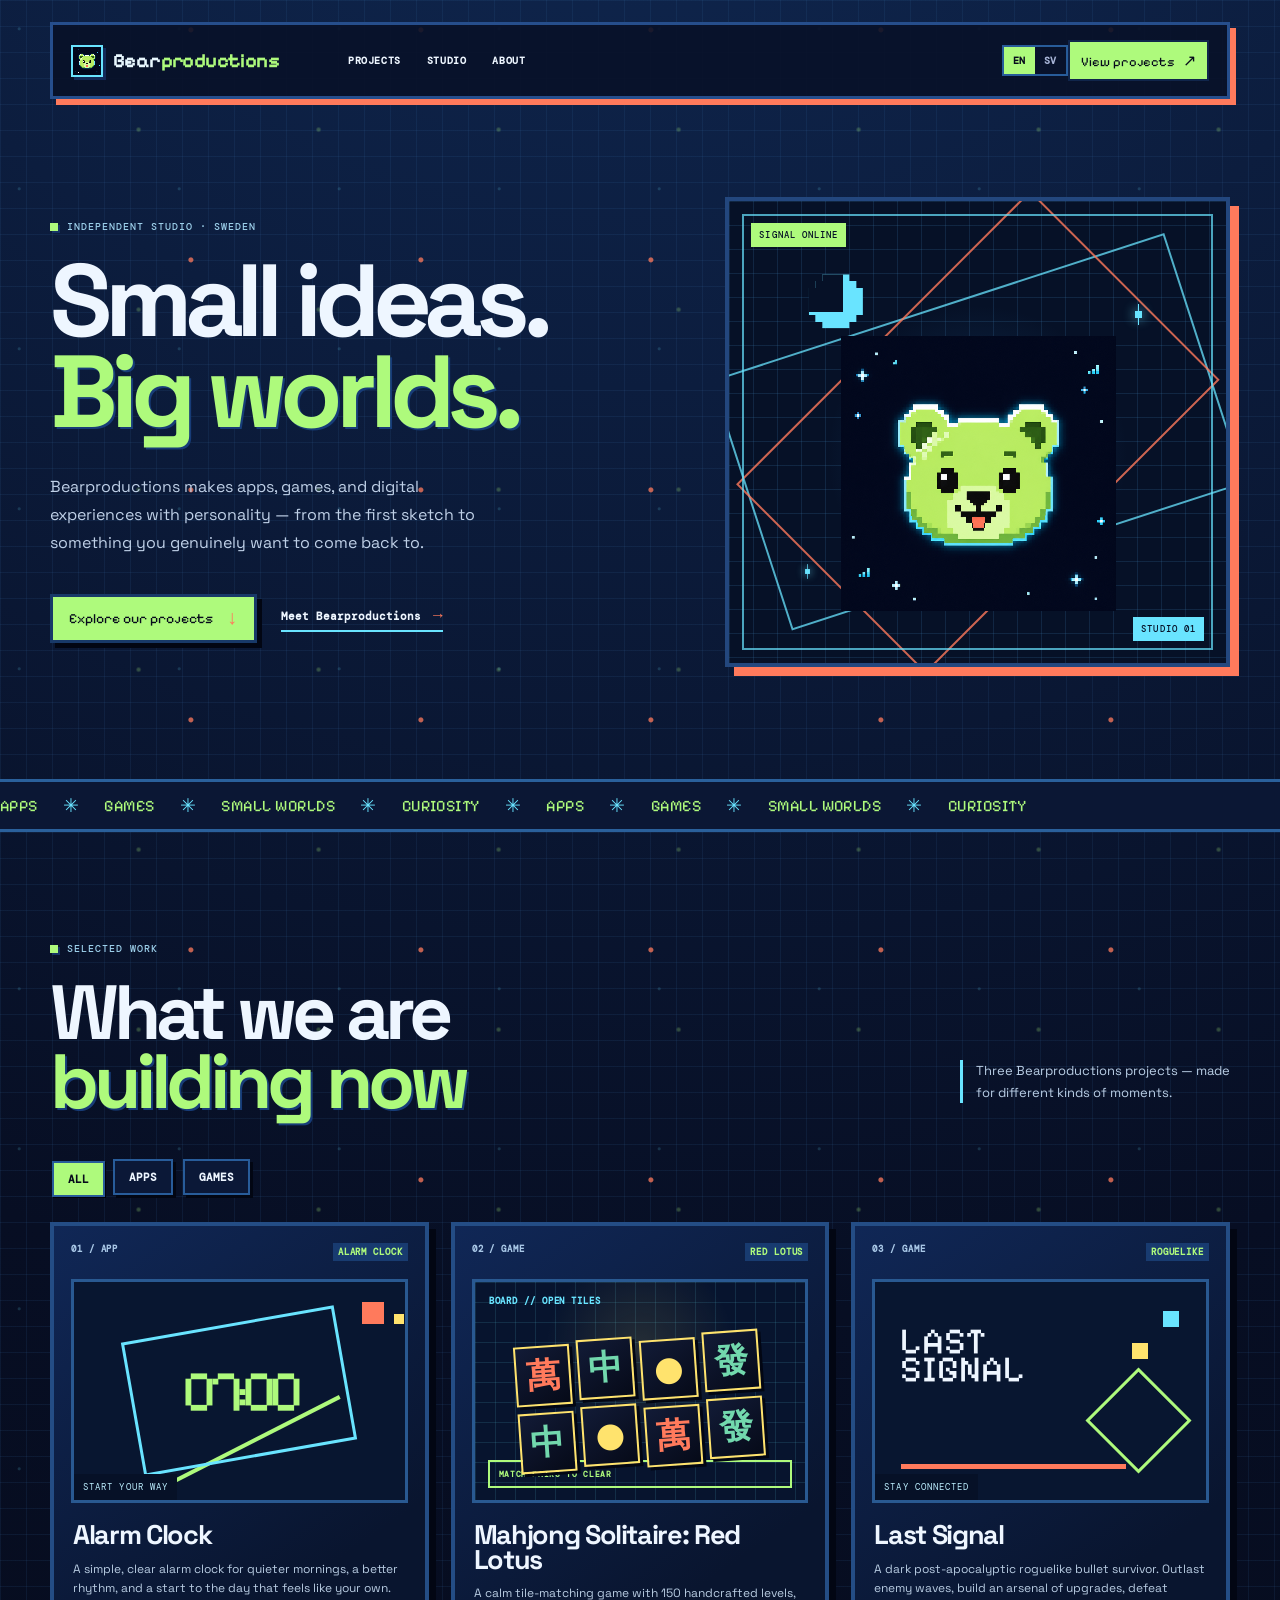
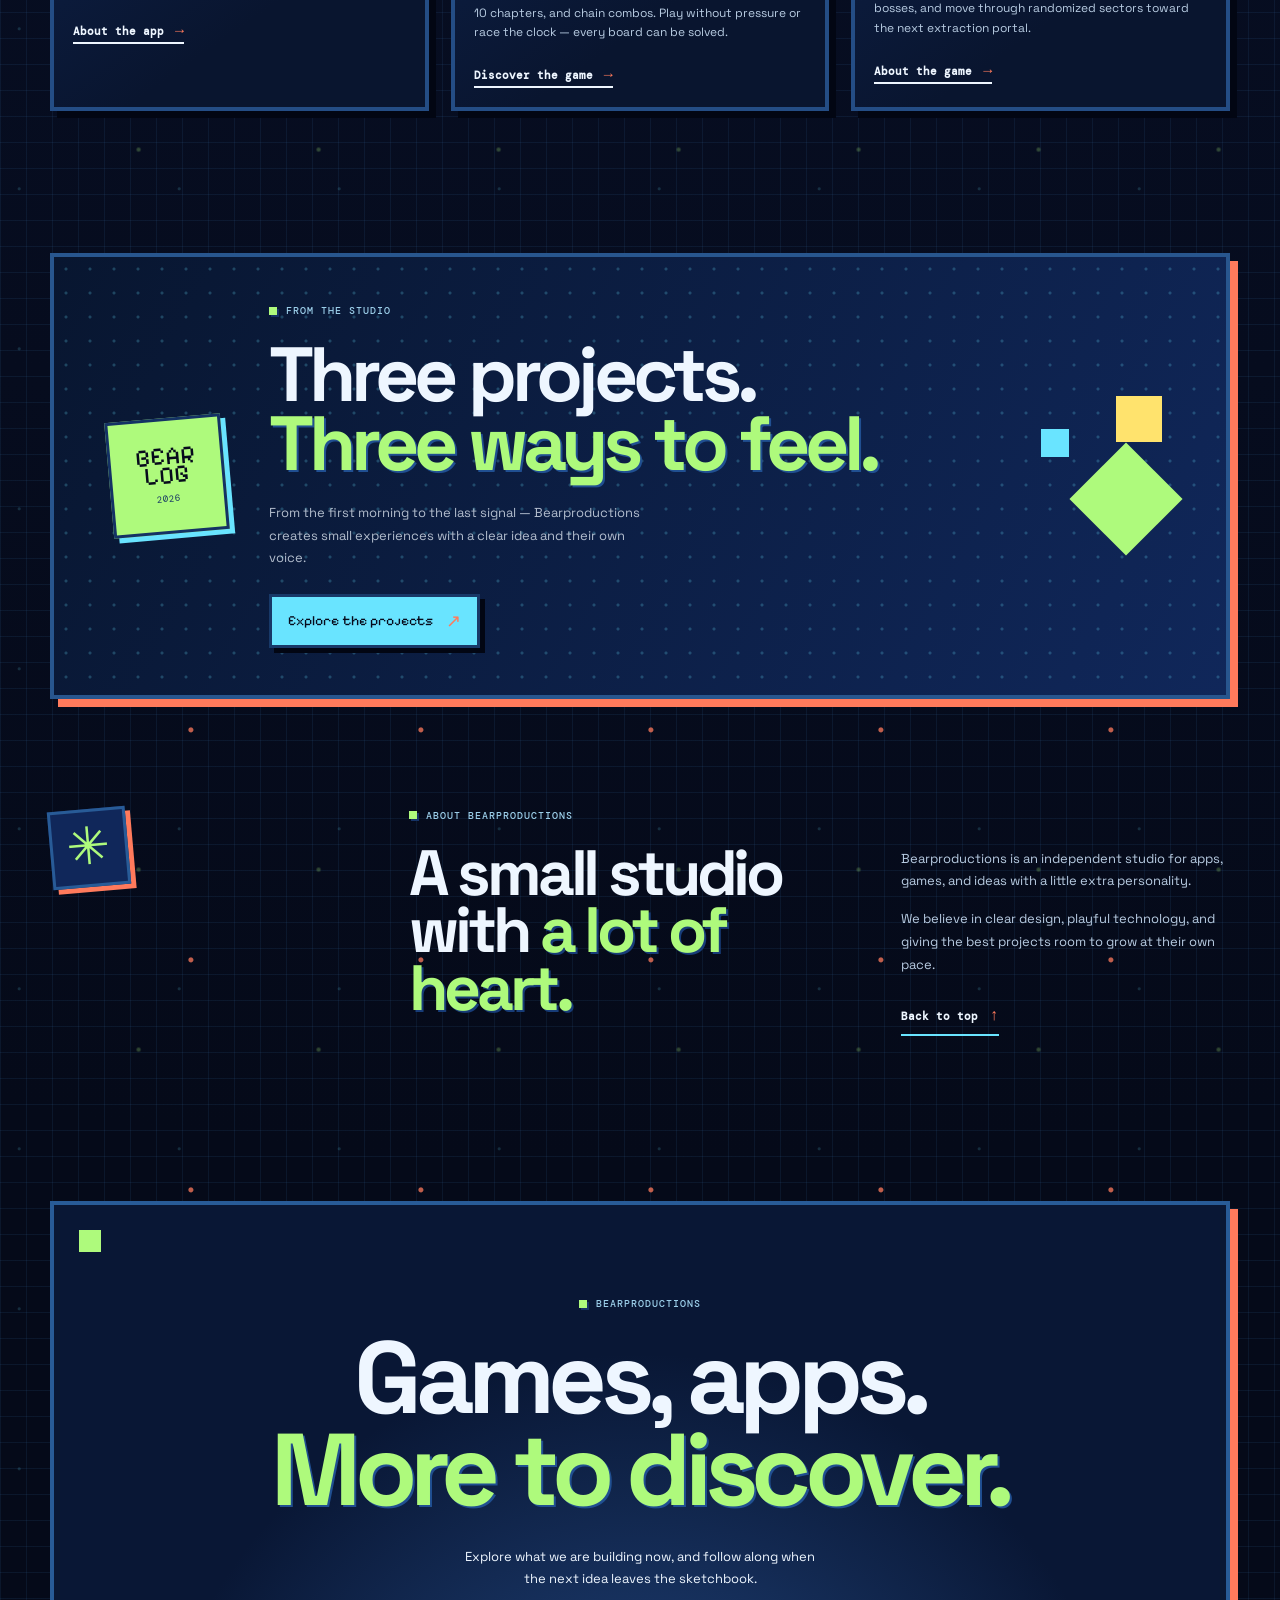
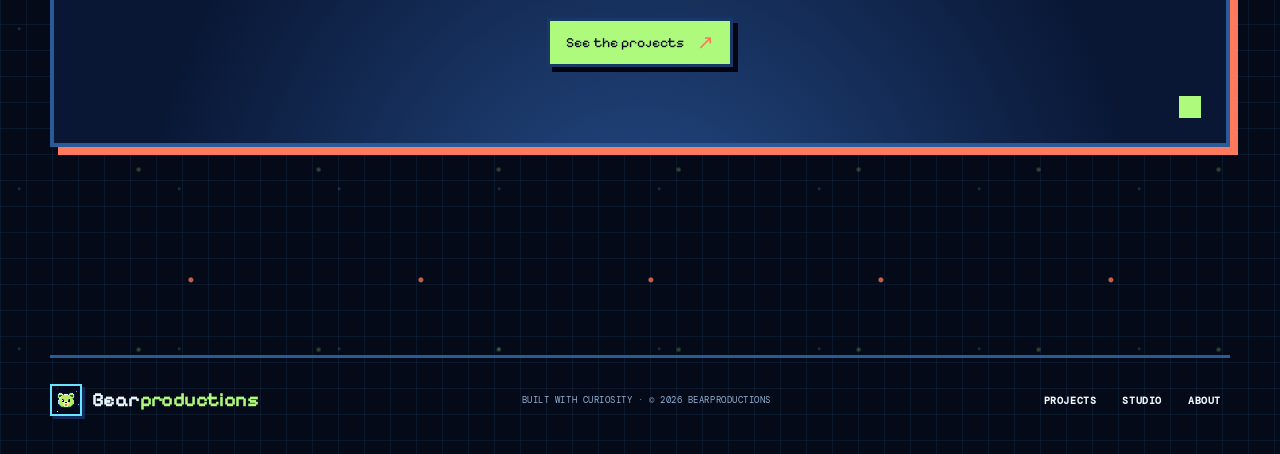
==== commit a6a76f2f: "Add Mahjong board preview to project card" ====
--- a/site/index.html
+++ b/site/index.html
@@ -9,7 +9,7 @@
     <link rel="alternate" hreflang="sv" href="https://www.bearproduction.xyz/sv/" />
     <link rel="alternate" hreflang="x-default" href="https://www.bearproduction.xyz/" />
     <title>Bearproductions — Apps, games &amp; curious things</title>
-    <link rel="stylesheet" href="styles.css?v=typography-20260814" />
+    <link rel="stylesheet" href="styles.css?v=mahjong-preview-20260814" />
   </head>
   <body data-language-target-en="./" data-language-target-sv="sv/">
     <div class="page-shell">
@@ -53,7 +53,7 @@
           <div class="filter-row" role="group" aria-label="Filter projects"><button class="filter-button is-active" type="button" data-filter="all" aria-pressed="true">All</button><button class="filter-button" type="button" data-filter="app" aria-pressed="false">Apps</button><button class="filter-button" type="button" data-filter="game" aria-pressed="false">Games</button></div>
           <div class="project-grid">
             <article class="project-card project-card-dark" data-category="app"><div class="project-topline"><span>01 / APP</span><span class="project-status">Alarm Clock</span></div><div class="project-visual visual-app"><span class="visual-orb"></span><span class="visual-line"></span><span class="visual-caption">start your way</span></div><div class="project-copy"><h3>Alarm Clock</h3><p>A simple, clear alarm clock for quieter mornings, a better rhythm, and a start to the day that feels like your own.</p><a class="card-link" href="alarm-clock/">About the app <span aria-hidden="true">→</span></a></div></article>
-            <article class="project-card project-card-lilac" data-category="game"><div class="project-topline"><span>02 / GAME</span><span class="project-status">Red Lotus</span></div><div class="project-visual visual-game"><span class="game-star star-one">✦</span><span class="game-star star-two">✦</span><span class="game-planet"></span><span class="visual-caption">find your flow</span></div><div class="project-copy"><h3>Mahjong Solitaire: Red Lotus</h3><p>A calm tile-matching game with 150 handcrafted levels, 10 chapters, and chain combos. Play without pressure or race the clock — every board can be solved.</p><a class="card-link" href="mahjong/">Discover the game <span aria-hidden="true">→</span></a></div></article>
+            <article class="project-card project-card-lilac" data-category="game"><div class="project-topline"><span>02 / GAME</span><span class="project-status">Red Lotus</span></div><div class="project-visual visual-game" aria-hidden="true"><span class="mahjong-board-label">Board // open tiles</span><div class="mahjong-tile-grid"><span class="mahjong-tile tile-coral">萬</span><span class="mahjong-tile tile-jade">中</span><span class="mahjong-tile tile-gold">●</span><span class="mahjong-tile tile-jade">發</span><span class="mahjong-tile tile-jade">中</span><span class="mahjong-tile tile-gold">●</span><span class="mahjong-tile tile-coral">萬</span><span class="mahjong-tile tile-jade">發</span></div><span class="mahjong-tray">Match pairs to clear</span></div><div class="project-copy"><h3>Mahjong Solitaire: Red Lotus</h3><p>A calm tile-matching game with 150 handcrafted levels, 10 chapters, and chain combos. Play without pressure or race the clock — every board can be solved.</p><a class="card-link" href="mahjong/">Discover the game <span aria-hidden="true">→</span></a></div></article>
             <article class="project-card project-card-cream" data-category="game"><div class="project-topline"><span>03 / GAME</span><span class="project-status">Roguelike</span></div><div class="project-visual visual-lab"><span class="lab-shape lab-shape-one"></span><span class="lab-shape lab-shape-two"></span><span class="lab-shape lab-shape-three"></span><span class="visual-caption">stay connected</span></div><div class="project-copy"><h3>Last Signal</h3><p>A dark post-apocalyptic roguelike bullet survivor. Outlast enemy waves, build an arsenal of upgrades, defeat bosses, and move through randomized sectors toward the next extraction portal.</p><a class="card-link" href="last-signal/">About the game <span aria-hidden="true">→</span></a></div></article>
           </div>
           <p class="empty-state" aria-live="polite" hidden>No projects in this category yet.</p>
--- a/site/styles.css
+++ b/site/styles.css
@@ -260,3 +260,24 @@
   .hero-bear { bottom: 30px; height: 230px; left: calc(50% - 115px); width: 230px; }
   .hero-moon { left: 12%; top: 12%; }
 }
+
+/* Mahjong board preview */
+.visual-game {
+  background-color: #07142e;
+  background-image:
+    radial-gradient(circle at 50% 30%, rgba(255, 227, 109, .12), transparent 42%),
+    linear-gradient(rgba(105, 228, 255, .12) 1px, transparent 1px),
+    linear-gradient(90deg, rgba(105, 228, 255, .12) 1px, transparent 1px);
+  background-size: auto, 20px 20px, 20px 20px;
+}
+.visual-game::before, .visual-game::after { content: none; }
+.mahjong-board-label { color: var(--cyan); font-family: var(--mono); font-size: 9px; font-weight: 700; left: 14px; letter-spacing: .1em; position: absolute; text-transform: uppercase; top: 13px; }
+.mahjong-tile-grid { display: grid; gap: 7px; grid-template-columns: repeat(4, 1fr); margin-top: 22px; transform: rotate(-4deg); width: 245px; z-index: 2; }
+.mahjong-tile { align-items: center; background: linear-gradient(145deg, #121b37, #060a18); border: 2px solid var(--yellow); box-shadow: 3px 3px 0 #020613; display: flex; font-family: var(--sans); font-size: 34px; font-weight: 700; height: 60px; justify-content: center; line-height: 1; }
+.mahjong-tile:nth-child(2), .mahjong-tile:nth-child(6) { transform: translateY(-3px); }.mahjong-tile:nth-child(3), .mahjong-tile:nth-child(7) { transform: translateY(2px); }.mahjong-tile:nth-child(4), .mahjong-tile:nth-child(8) { transform: translateY(-2px); }
+.tile-coral { color: var(--orange); }.tile-jade { color: #72d8ad; }.tile-gold { color: var(--yellow); }
+.mahjong-tray { border: 2px solid var(--lime); bottom: 12px; color: var(--lime); font-family: var(--mono); font-size: 8px; font-weight: 700; left: 13px; letter-spacing: .08em; padding: 7px 9px; position: absolute; right: 13px; text-transform: uppercase; }
+
+@media (max-width: 520px) {
+  .mahjong-tile-grid { width: 235px; }.mahjong-tile { font-size: 31px; height: 58px; }
+}
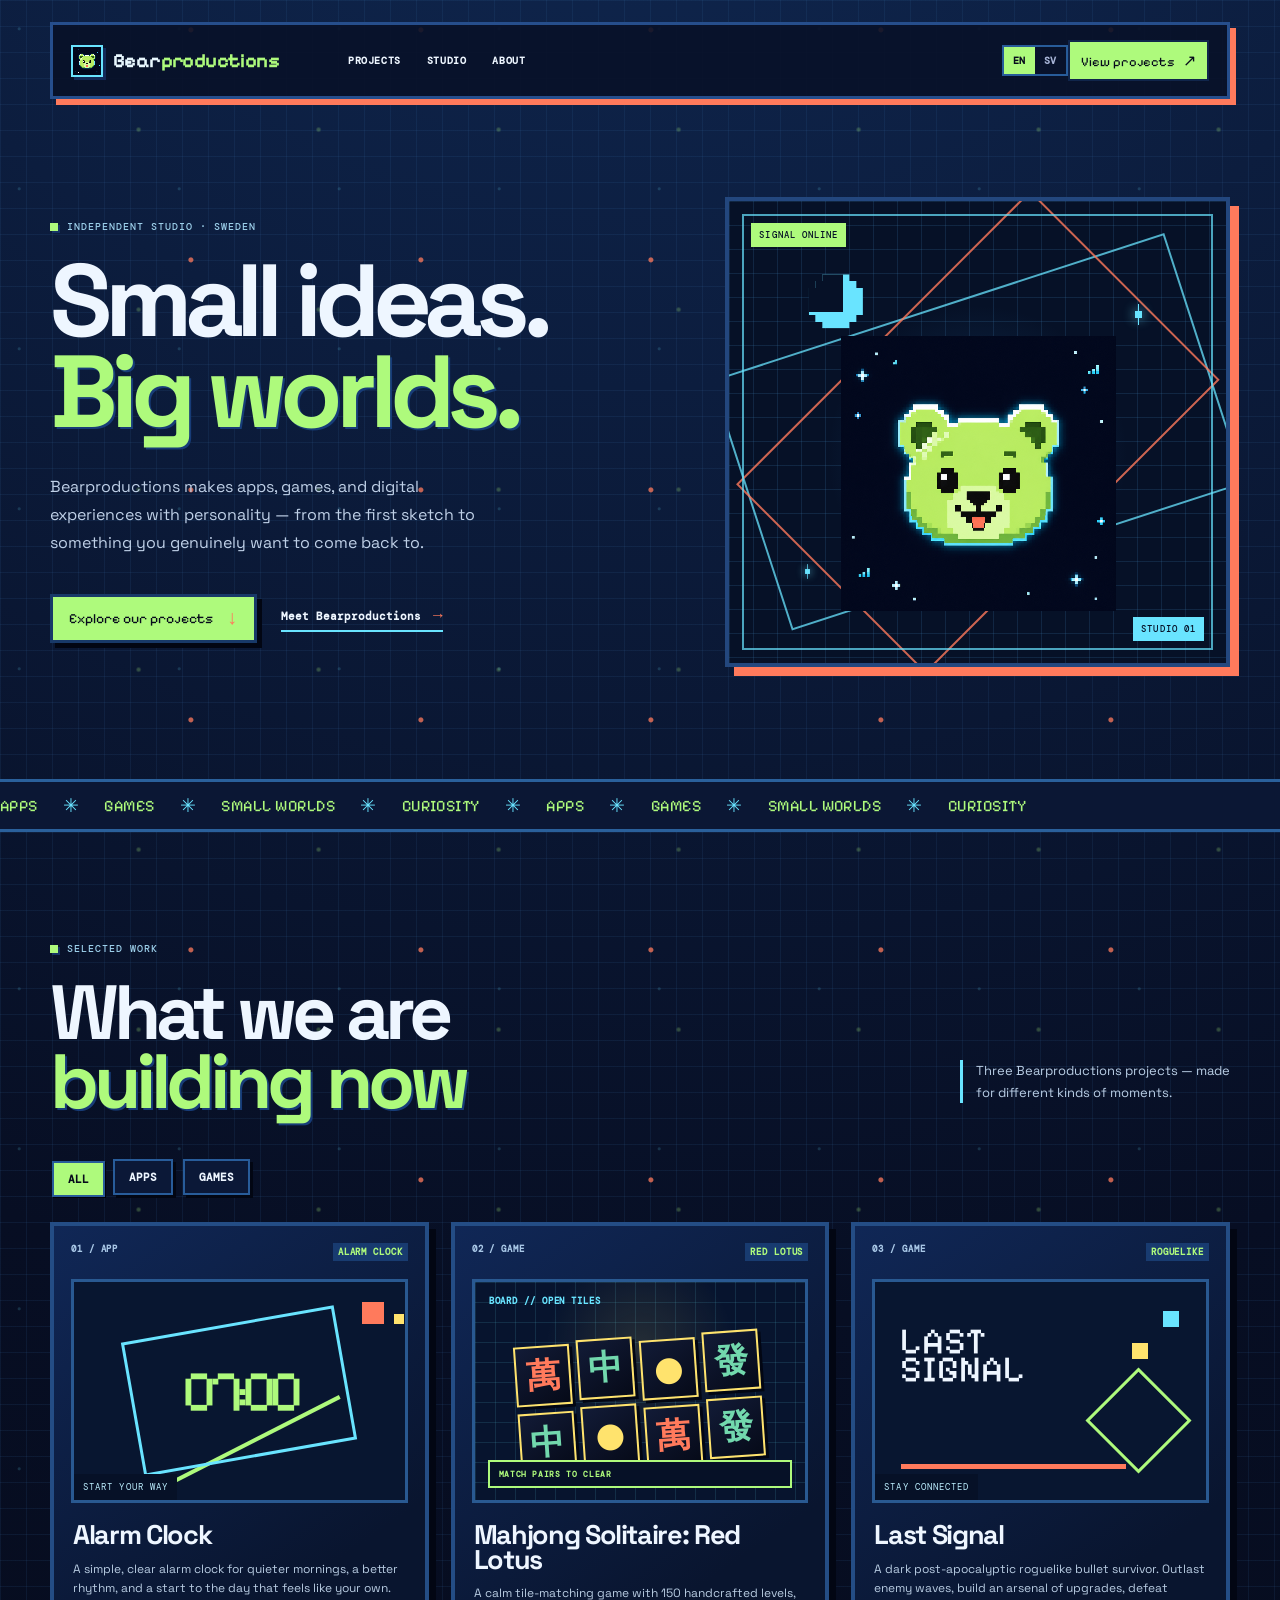
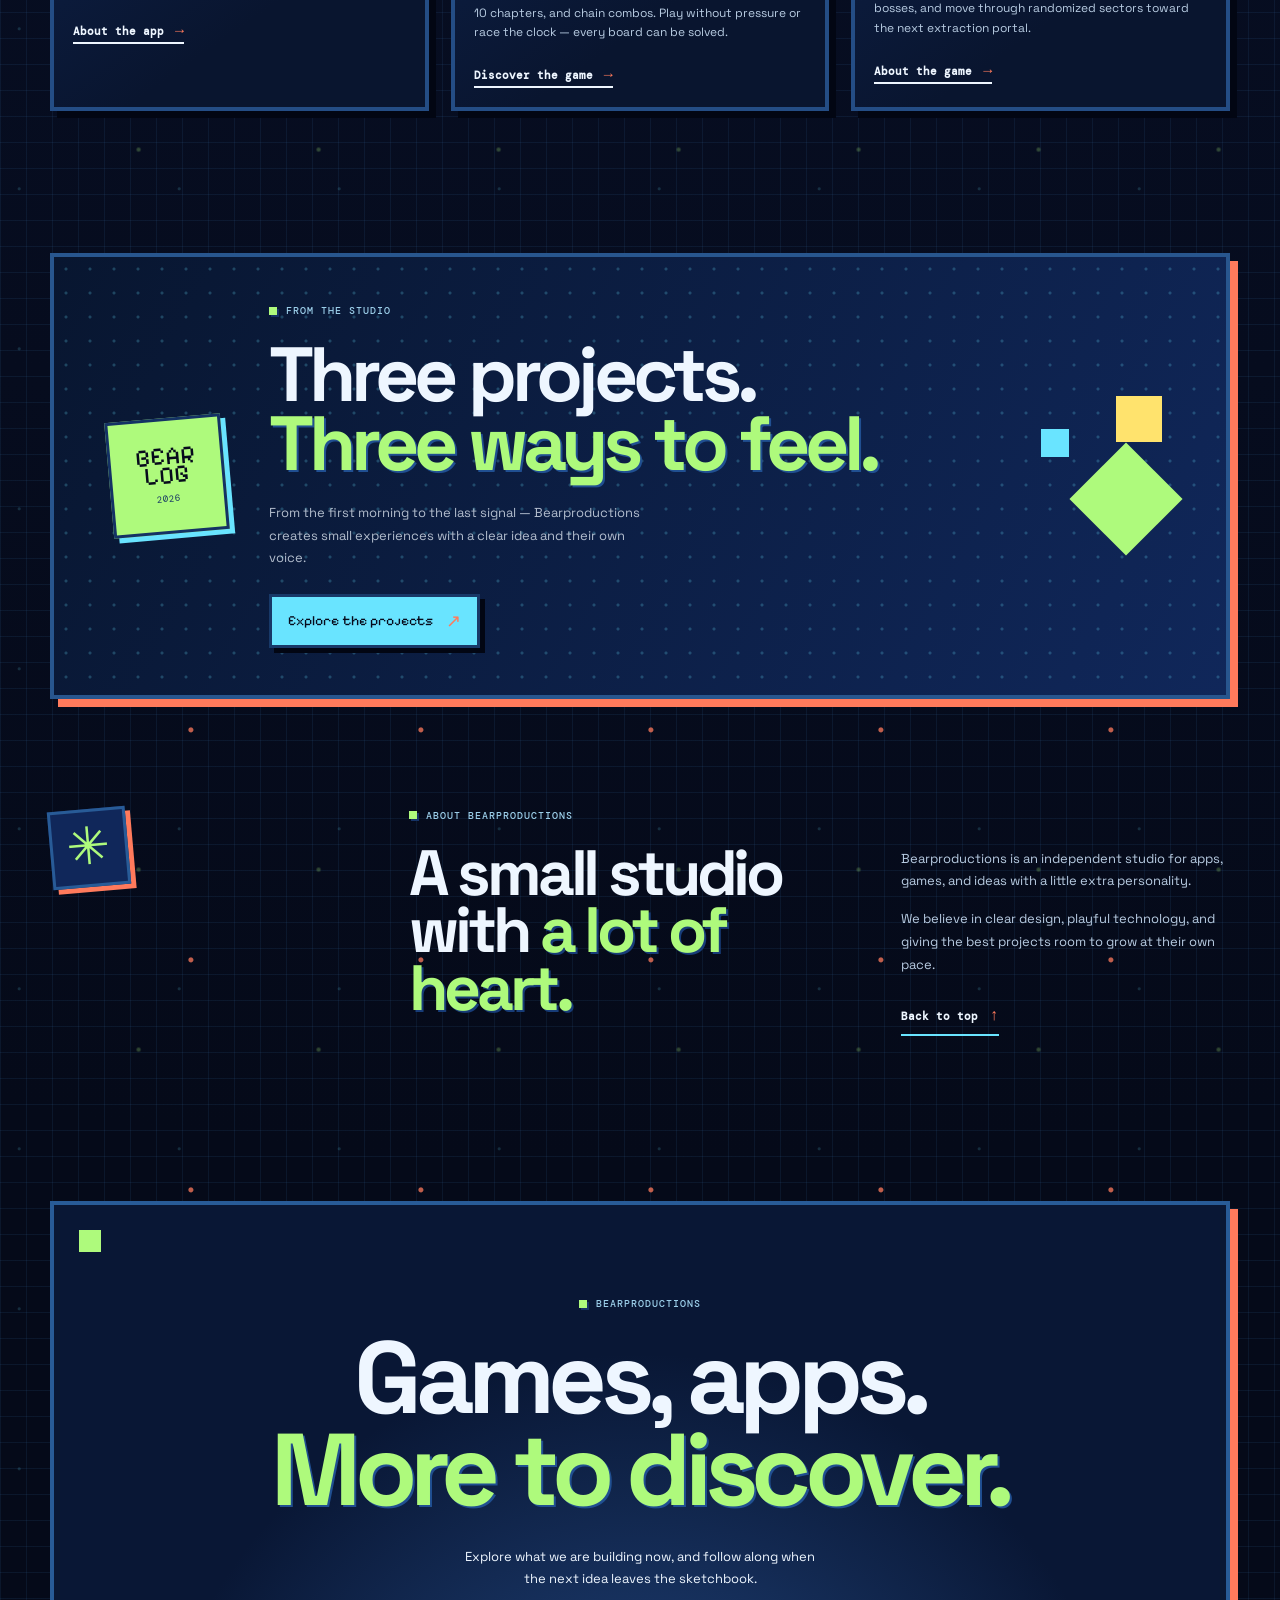
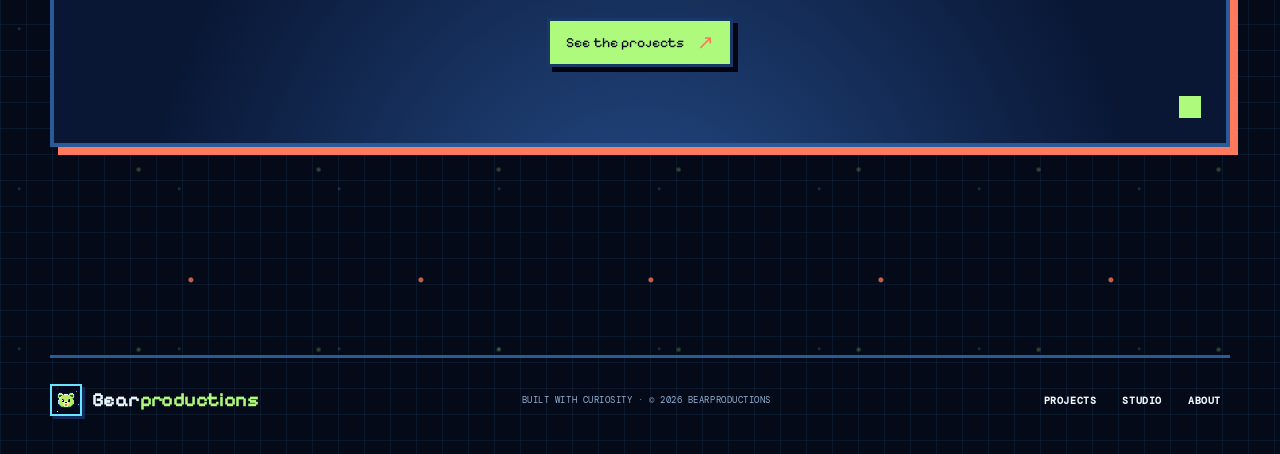
==== commit 539bb9c0: "Keep Mahjong board label clear" ====
--- a/site/index.html
+++ b/site/index.html
@@ -9,7 +9,7 @@
     <link rel="alternate" hreflang="sv" href="https://www.bearproduction.xyz/sv/" />
     <link rel="alternate" hreflang="x-default" href="https://www.bearproduction.xyz/" />
     <title>Bearproductions — Apps, games &amp; curious things</title>
-    <link rel="stylesheet" href="styles.css?v=mahjong-preview-20260814" />
+    <link rel="stylesheet" href="styles.css?v=mahjong-preview-20260814b" />
   </head>
   <body data-language-target-en="./" data-language-target-sv="sv/">
     <div class="page-shell">
--- a/site/styles.css
+++ b/site/styles.css
@@ -276,7 +276,7 @@
 .mahjong-tile { align-items: center; background: linear-gradient(145deg, #121b37, #060a18); border: 2px solid var(--yellow); box-shadow: 3px 3px 0 #020613; display: flex; font-family: var(--sans); font-size: 34px; font-weight: 700; height: 60px; justify-content: center; line-height: 1; }
 .mahjong-tile:nth-child(2), .mahjong-tile:nth-child(6) { transform: translateY(-3px); }.mahjong-tile:nth-child(3), .mahjong-tile:nth-child(7) { transform: translateY(2px); }.mahjong-tile:nth-child(4), .mahjong-tile:nth-child(8) { transform: translateY(-2px); }
 .tile-coral { color: var(--orange); }.tile-jade { color: #72d8ad; }.tile-gold { color: var(--yellow); }
-.mahjong-tray { border: 2px solid var(--lime); bottom: 12px; color: var(--lime); font-family: var(--mono); font-size: 8px; font-weight: 700; left: 13px; letter-spacing: .08em; padding: 7px 9px; position: absolute; right: 13px; text-transform: uppercase; }
+.mahjong-tray { background: #061127; border: 2px solid var(--lime); bottom: 12px; color: var(--lime); font-family: var(--mono); font-size: 8px; font-weight: 700; left: 13px; letter-spacing: .08em; padding: 7px 9px; position: absolute; right: 13px; text-transform: uppercase; z-index: 3; }
 
 @media (max-width: 520px) {
   .mahjong-tile-grid { width: 235px; }.mahjong-tile { font-size: 31px; height: 58px; }
